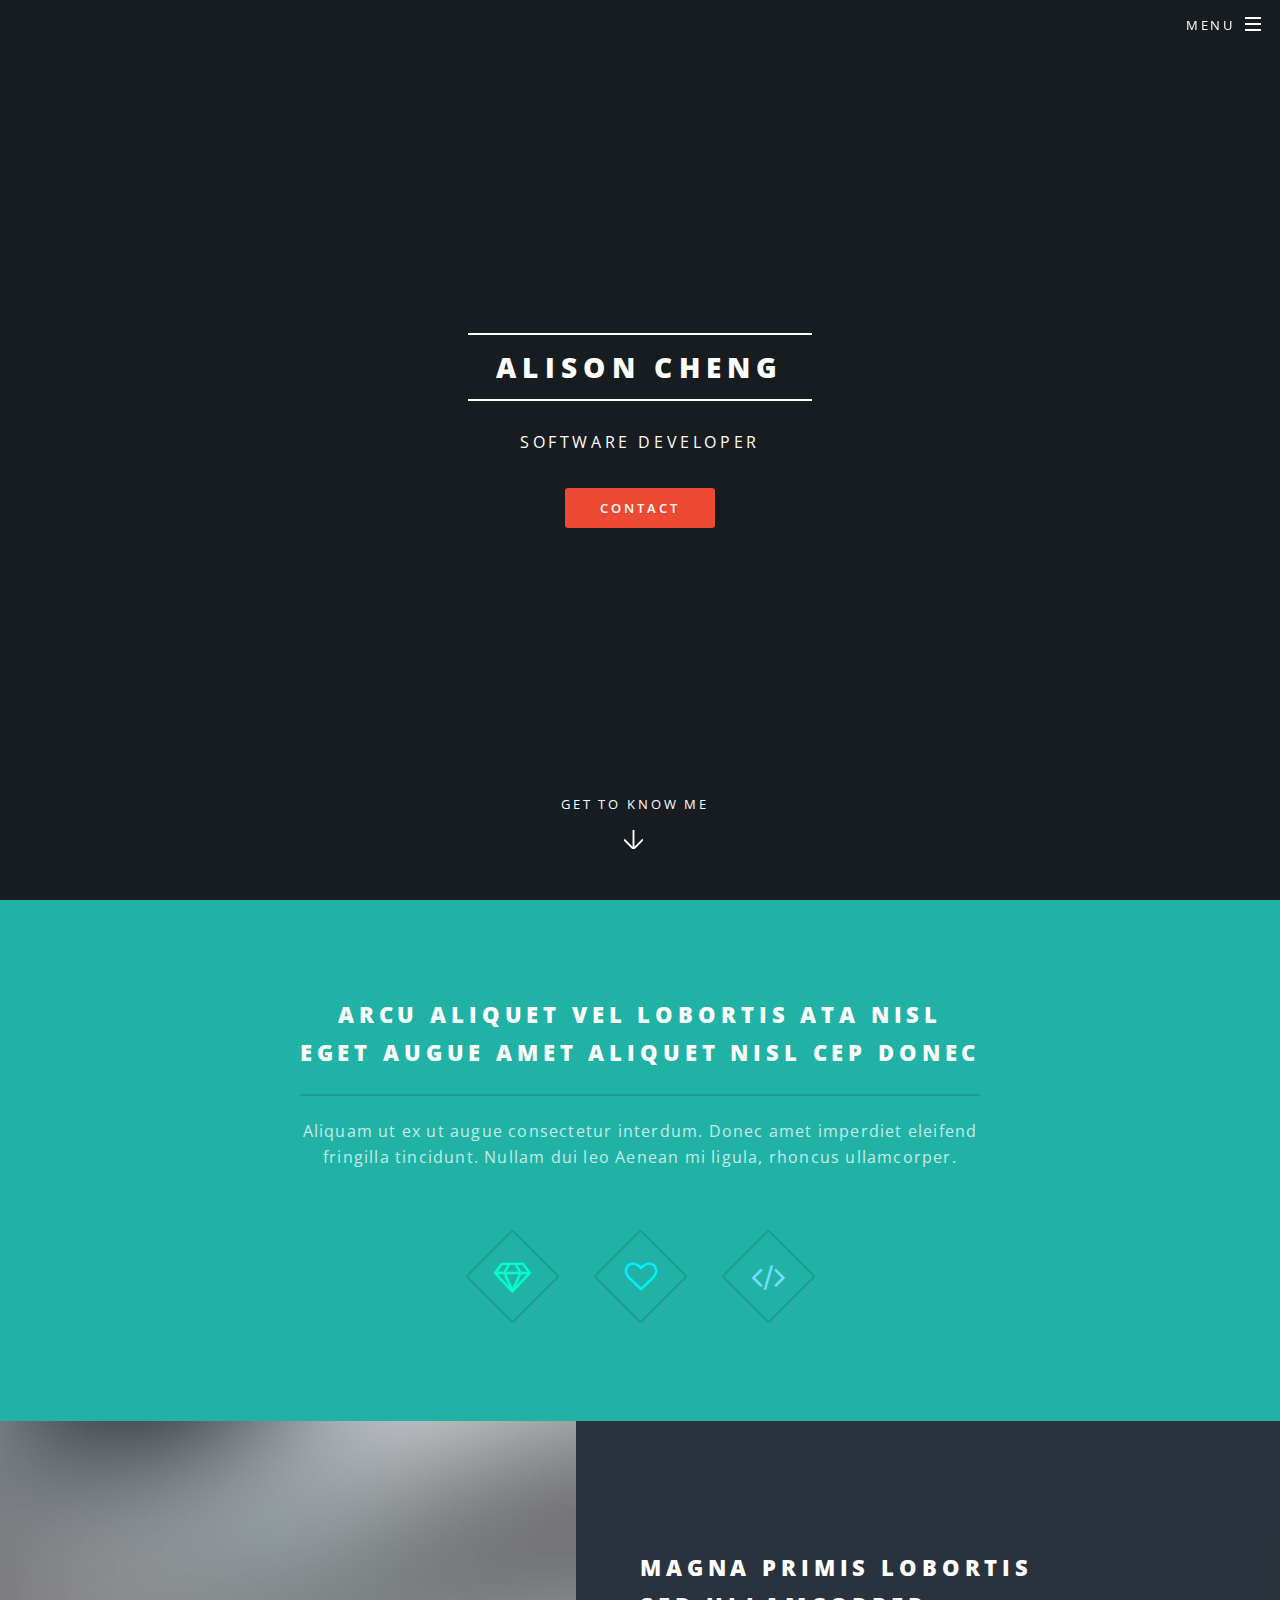
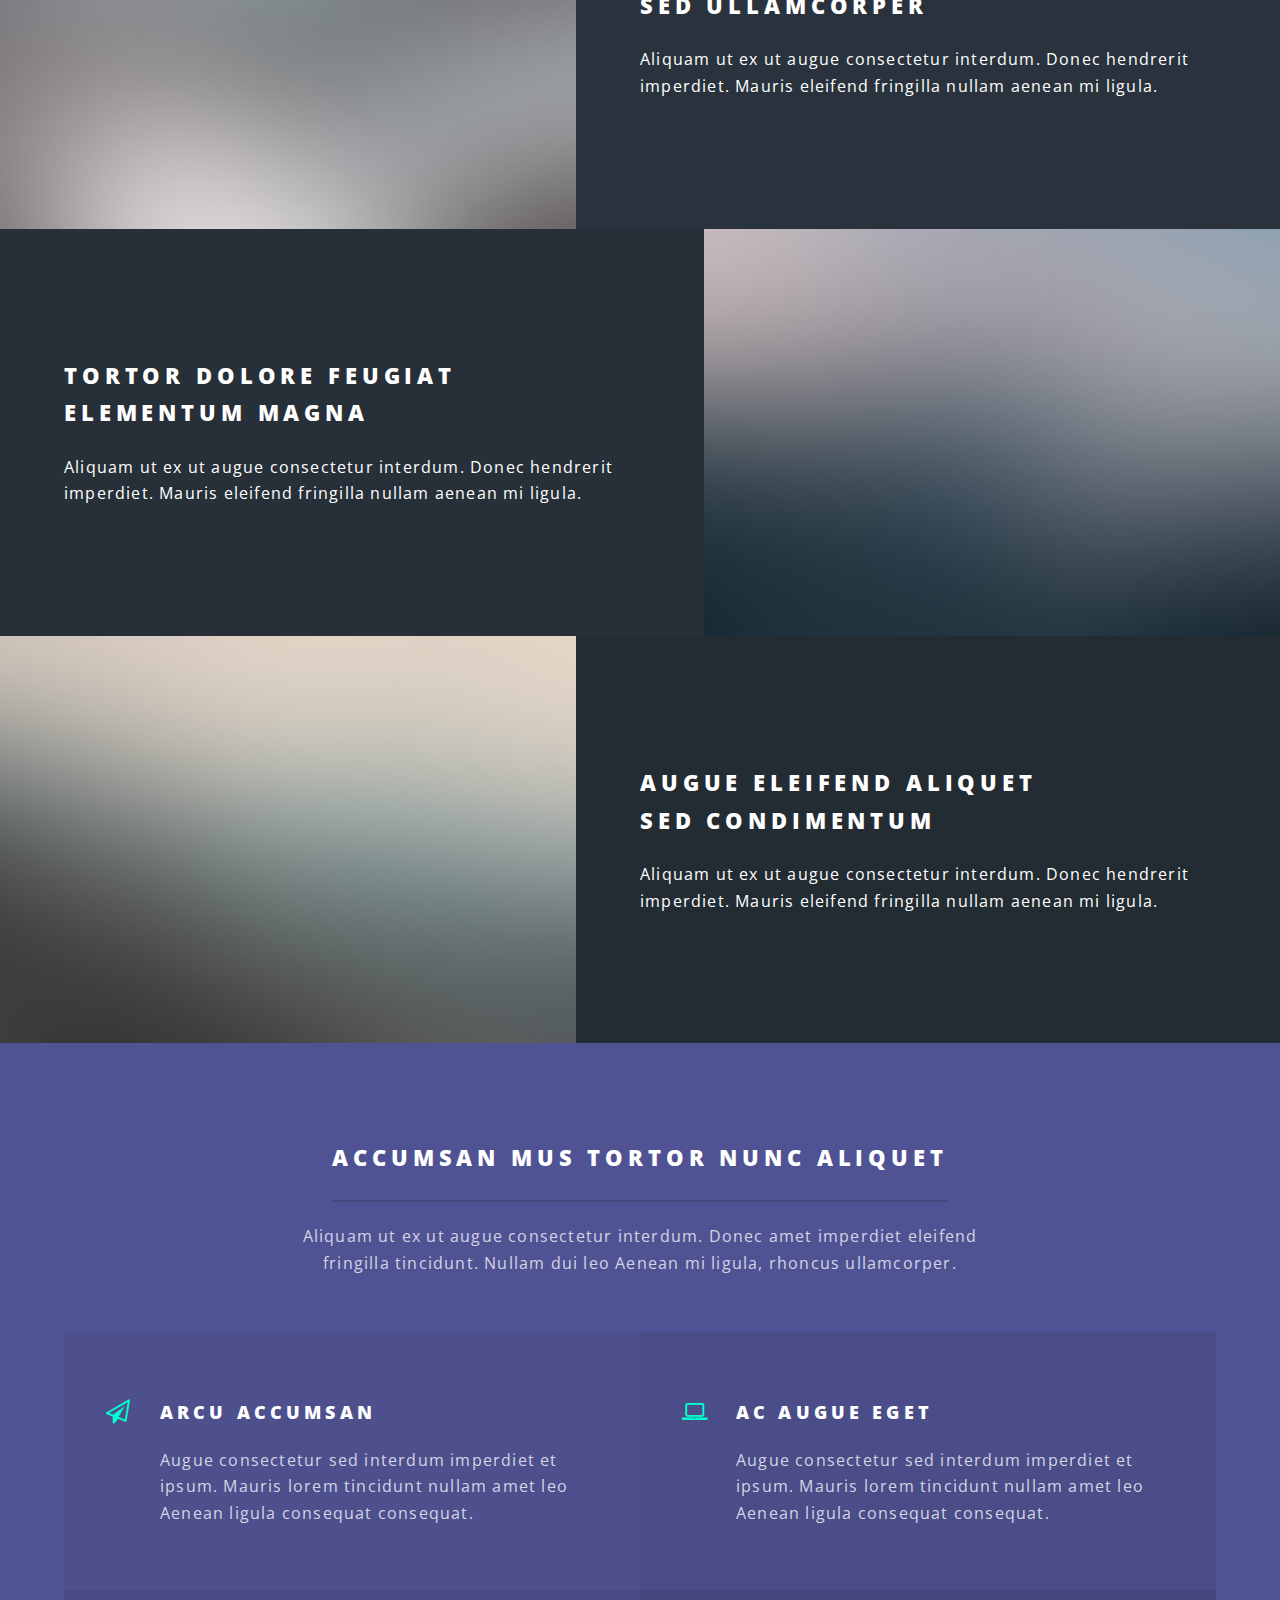
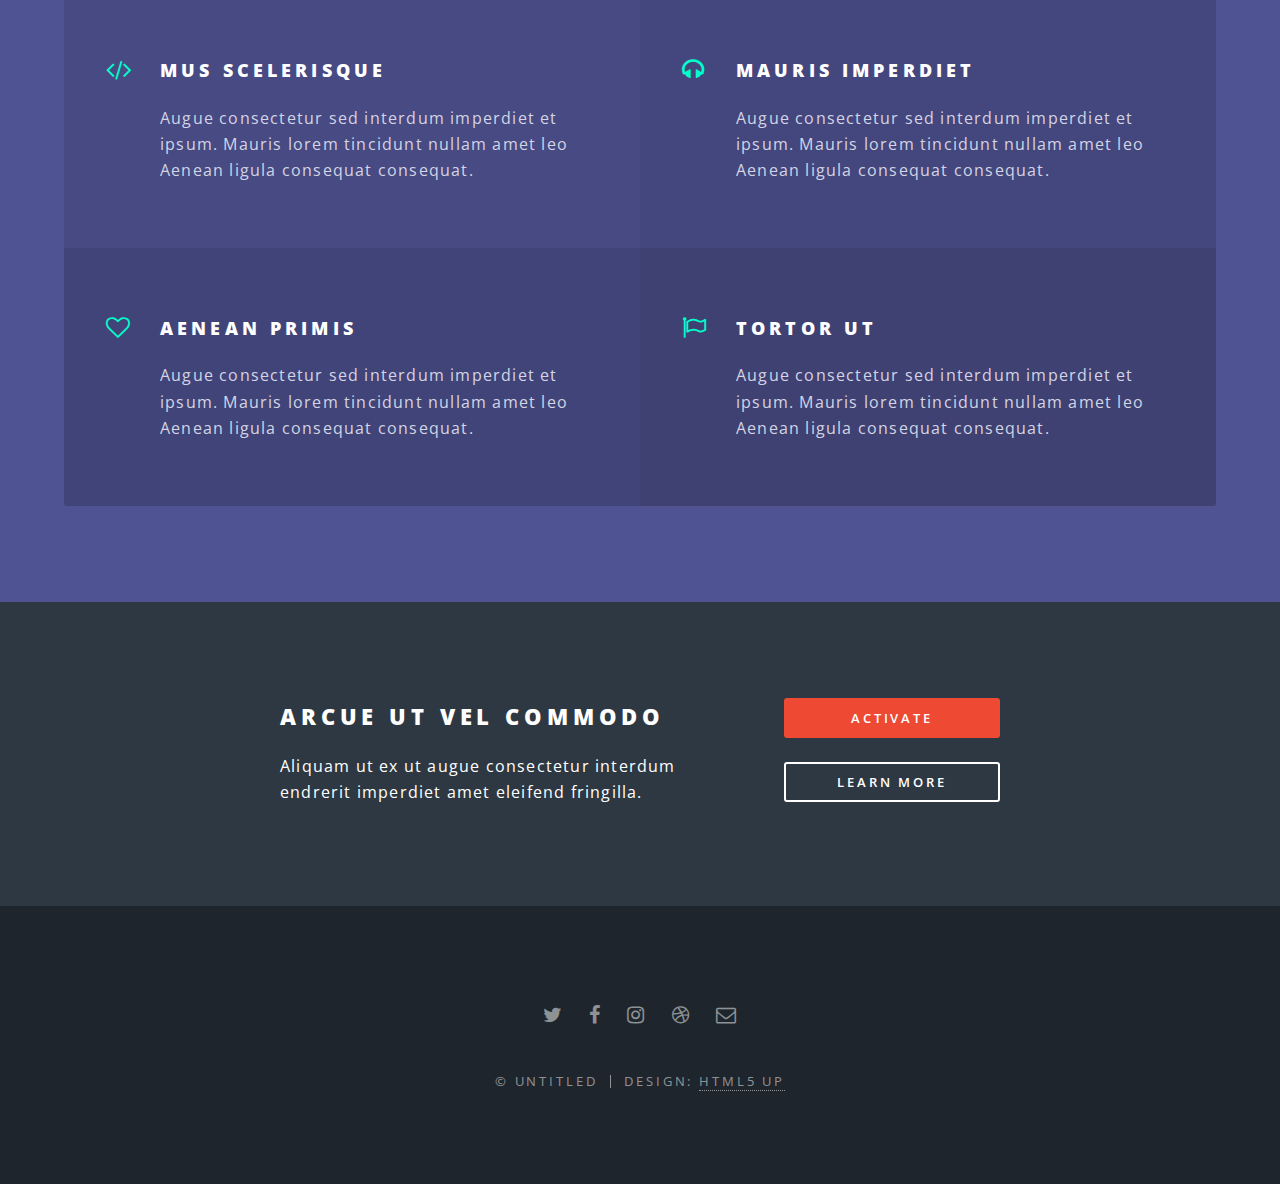
==== index.html @ b0b93d90 "first commit" ====
<!DOCTYPE HTML>
<!--
	Spectral by HTML5 UP
	html5up.net | @ajlkn
	Free for personal and commercial use under the CCA 3.0 license (html5up.net/license)
-->
<html>
	<head>
		<title>Alison Cheng</title>
		<meta charset="utf-8" />
		<meta name="viewport" content="width=device-width, initial-scale=1" />
		<!--[if lte IE 8]><script src="assets/js/ie/html5shiv.js"></script><![endif]-->
		<link rel="stylesheet" href="assets/css/main.css" />
		<!--[if lte IE 8]><link rel="stylesheet" href="assets/css/ie8.css" /><![endif]-->
		<!--[if lte IE 9]><link rel="stylesheet" href="assets/css/ie9.css" /><![endif]-->
	</head>
	<body class="landing">

		<!-- Page Wrapper -->
			<div id="page-wrapper">

				<!-- Header -->
					<header id="header" class="alt">
						<h1><a href="index.html">Alison Cheng</a></h1>
						<nav id="nav">
							<ul>
								<li class="special">
									<a href="#menu" class="menuToggle"><span>Menu</span></a>
									<div id="menu">
										<ul>
											<li><a href="index.html">Home</a></li>
											<li><a href="generic.html">Projects</a></li>
											<li><a href="elements.html">Background</a></li>
											<li><a href="elements.html">Contact</a></li>
										</ul>
									</div>
								</li>
							</ul>
						</nav>
					</header>

				<!-- Banner -->
					<section id="banner">
						<div class="inner">
							<h2>Alison Cheng</h2>
							<p>Software Developer<br /></p>
							<ul class="actions">
								<li><a href="#" class="button special">Contact</a></li>
							</ul>
						</div>
						<a href="#one" class="more scrolly">Get To Know Me</a>
					</section>

				<!-- One -->
					<section id="one" class="wrapper style1 special">
						<div class="inner">
							<header class="major">
								<h2>Arcu aliquet vel lobortis ata nisl<br />
								eget augue amet aliquet nisl cep donec</h2>
								<p>Aliquam ut ex ut augue consectetur interdum. Donec amet imperdiet eleifend<br />
								fringilla tincidunt. Nullam dui leo Aenean mi ligula, rhoncus ullamcorper.</p>
							</header>
							<ul class="icons major">
								<li><span class="icon fa-diamond major style1"><span class="label">Lorem</span></span></li>
								<li><span class="icon fa-heart-o major style2"><span class="label">Ipsum</span></span></li>
								<li><span class="icon fa-code major style3"><span class="label">Dolor</span></span></li>
							</ul>
						</div>
					</section>

				<!-- Two -->
					<section id="two" class="wrapper alt style2">
						<section class="spotlight">
							<div class="image"><img src="images/pic01.jpg" alt="" /></div><div class="content">
								<h2>Magna primis lobortis<br />
								sed ullamcorper</h2>
								<p>Aliquam ut ex ut augue consectetur interdum. Donec hendrerit imperdiet. Mauris eleifend fringilla nullam aenean mi ligula.</p>
							</div>
						</section>
						<section class="spotlight">
							<div class="image"><img src="images/pic02.jpg" alt="" /></div><div class="content">
								<h2>Tortor dolore feugiat<br />
								elementum magna</h2>
								<p>Aliquam ut ex ut augue consectetur interdum. Donec hendrerit imperdiet. Mauris eleifend fringilla nullam aenean mi ligula.</p>
							</div>
						</section>
						<section class="spotlight">
							<div class="image"><img src="images/pic03.jpg" alt="" /></div><div class="content">
								<h2>Augue eleifend aliquet<br />
								sed condimentum</h2>
								<p>Aliquam ut ex ut augue consectetur interdum. Donec hendrerit imperdiet. Mauris eleifend fringilla nullam aenean mi ligula.</p>
							</div>
						</section>
					</section>

				<!-- Three -->
					<section id="three" class="wrapper style3 special">
						<div class="inner">
							<header class="major">
								<h2>Accumsan mus tortor nunc aliquet</h2>
								<p>Aliquam ut ex ut augue consectetur interdum. Donec amet imperdiet eleifend<br />
								fringilla tincidunt. Nullam dui leo Aenean mi ligula, rhoncus ullamcorper.</p>
							</header>
							<ul class="features">
								<li class="icon fa-paper-plane-o">
									<h3>Arcu accumsan</h3>
									<p>Augue consectetur sed interdum imperdiet et ipsum. Mauris lorem tincidunt nullam amet leo Aenean ligula consequat consequat.</p>
								</li>
								<li class="icon fa-laptop">
									<h3>Ac Augue Eget</h3>
									<p>Augue consectetur sed interdum imperdiet et ipsum. Mauris lorem tincidunt nullam amet leo Aenean ligula consequat consequat.</p>
								</li>
								<li class="icon fa-code">
									<h3>Mus Scelerisque</h3>
									<p>Augue consectetur sed interdum imperdiet et ipsum. Mauris lorem tincidunt nullam amet leo Aenean ligula consequat consequat.</p>
								</li>
								<li class="icon fa-headphones">
									<h3>Mauris Imperdiet</h3>
									<p>Augue consectetur sed interdum imperdiet et ipsum. Mauris lorem tincidunt nullam amet leo Aenean ligula consequat consequat.</p>
								</li>
								<li class="icon fa-heart-o">
									<h3>Aenean Primis</h3>
									<p>Augue consectetur sed interdum imperdiet et ipsum. Mauris lorem tincidunt nullam amet leo Aenean ligula consequat consequat.</p>
								</li>
								<li class="icon fa-flag-o">
									<h3>Tortor Ut</h3>
									<p>Augue consectetur sed interdum imperdiet et ipsum. Mauris lorem tincidunt nullam amet leo Aenean ligula consequat consequat.</p>
								</li>
							</ul>
						</div>
					</section>

				<!-- CTA -->
					<section id="cta" class="wrapper style4">
						<div class="inner">
							<header>
								<h2>Arcue ut vel commodo</h2>
								<p>Aliquam ut ex ut augue consectetur interdum endrerit imperdiet amet eleifend fringilla.</p>
							</header>
							<ul class="actions vertical">
								<li><a href="#" class="button fit special">Activate</a></li>
								<li><a href="#" class="button fit">Learn More</a></li>
							</ul>
						</div>
					</section>

				<!-- Footer -->
					<footer id="footer">
						<ul class="icons">
							<li><a href="#" class="icon fa-twitter"><span class="label">Twitter</span></a></li>
							<li><a href="#" class="icon fa-facebook"><span class="label">Facebook</span></a></li>
							<li><a href="#" class="icon fa-instagram"><span class="label">Instagram</span></a></li>
							<li><a href="#" class="icon fa-dribbble"><span class="label">Dribbble</span></a></li>
							<li><a href="#" class="icon fa-envelope-o"><span class="label">Email</span></a></li>
						</ul>
						<ul class="copyright">
							<li>&copy; Untitled</li><li>Design: <a href="http://html5up.net">HTML5 UP</a></li>
						</ul>
					</footer>

			</div>

		<!-- Scripts -->
			<script src="assets/js/jquery.min.js"></script>
			<script src="assets/js/jquery.scrollex.min.js"></script>
			<script src="assets/js/jquery.scrolly.min.js"></script>
			<script src="assets/js/skel.min.js"></script>
			<script src="assets/js/util.js"></script>
			<!--[if lte IE 8]><script src="assets/js/ie/respond.min.js"></script><![endif]-->
			<script src="assets/js/main.js"></script>

	</body>
</html>
---- assets/css/main.css ----
@import url(font-awesome.min.css);
@import url("https://fonts.googleapis.com/css?family=Open+Sans:400,400italic,600,600italic,800,800italic");

/*
	Spectral by HTML5 UP
	html5up.net | @ajlkn
	Free for personal and commercial use under the CCA 3.0 license (html5up.net/license)
*/

/* Reset */

	html, body, div, span, applet, object, iframe, h1, h2, h3, h4, h5, h6, p, blockquote, pre, a, abbr, acronym, address, big, cite, code, del, dfn, em, img, ins, kbd, q, s, samp, small, strike, strong, sub, sup, tt, var, b, u, i, center, dl, dt, dd, ol, ul, li, fieldset, form, label, legend, table, caption, tbody, tfoot, thead, tr, th, td, article, aside, canvas, details, embed, figure, figcaption, footer, header, hgroup, menu, nav, output, ruby, section, summary, time, mark, audio, video {
		margin: 0;
		padding: 0;
		border: 0;
		font-size: 100%;
		font: inherit;
		vertical-align: baseline;
	}

	article, aside, details, figcaption, figure, footer, header, hgroup, menu, nav, section {
		display: block;
	}

	body {
		line-height: 1;
	}

	ol, ul {
		list-style: none;
	}

	blockquote, q {
		quotes: none;
	}

	blockquote:before, blockquote:after, q:before, q:after {
		content: '';
		content: none;
	}

	table {
		border-collapse: collapse;
		border-spacing: 0;
	}

	body {
		-webkit-text-size-adjust: none;
	}

/* Box Model */

	*, *:before, *:after {
		-moz-box-sizing: border-box;
		-webkit-box-sizing: border-box;
		box-sizing: border-box;
	}

/* Grid */

	.row {
		border-bottom: solid 1px transparent;
		-moz-box-sizing: border-box;
		-webkit-box-sizing: border-box;
		box-sizing: border-box;
	}

	.row > * {
		float: left;
		-moz-box-sizing: border-box;
		-webkit-box-sizing: border-box;
		box-sizing: border-box;
	}

	.row:after, .row:before {
		content: '';
		display: block;
		clear: both;
		height: 0;
	}

	.row.uniform > * > :first-child {
		margin-top: 0;
	}

	.row.uniform > * > :last-child {
		margin-bottom: 0;
	}

	.row.\30 \25 > * {
		padding: 0 0 0 0em;
	}

	.row.\30 \25 {
		margin: 0 0 -1px 0em;
	}

	.row.uniform.\30 \25 > * {
		padding: 0em 0 0 0em;
	}

	.row.uniform.\30 \25 {
		margin: 0em 0 -1px 0em;
	}

	.row > * {
		padding: 0 0 0 1.5em;
	}

	.row {
		margin: 0 0 -1px -1.5em;
	}

	.row.uniform > * {
		padding: 1.5em 0 0 1.5em;
	}

	.row.uniform {
		margin: -1.5em 0 -1px -1.5em;
	}

	.row.\32 00\25 > * {
		padding: 0 0 0 3em;
	}

	.row.\32 00\25 {
		margin: 0 0 -1px -3em;
	}

	.row.uniform.\32 00\25 > * {
		padding: 3em 0 0 3em;
	}

	.row.uniform.\32 00\25 {
		margin: -3em 0 -1px -3em;
	}

	.row.\31 50\25 > * {
		padding: 0 0 0 2.25em;
	}

	.row.\31 50\25 {
		margin: 0 0 -1px -2.25em;
	}

	.row.uniform.\31 50\25 > * {
		padding: 2.25em 0 0 2.25em;
	}

	.row.uniform.\31 50\25 {
		margin: -2.25em 0 -1px -2.25em;
	}

	.row.\35 0\25 > * {
		padding: 0 0 0 0.75em;
	}

	.row.\35 0\25 {
		margin: 0 0 -1px -0.75em;
	}

	.row.uniform.\35 0\25 > * {
		padding: 0.75em 0 0 0.75em;
	}

	.row.uniform.\35 0\25 {
		margin: -0.75em 0 -1px -0.75em;
	}

	.row.\32 5\25 > * {
		padding: 0 0 0 0.375em;
	}

	.row.\32 5\25 {
		margin: 0 0 -1px -0.375em;
	}

	.row.uniform.\32 5\25 > * {
		padding: 0.375em 0 0 0.375em;
	}

	.row.uniform.\32 5\25 {
		margin: -0.375em 0 -1px -0.375em;
	}

	.\31 2u, .\31 2u\24 {
		width: 100%;
		clear: none;
		margin-left: 0;
	}

	.\31 1u, .\31 1u\24 {
		width: 91.6666666667%;
		clear: none;
		margin-left: 0;
	}

	.\31 0u, .\31 0u\24 {
		width: 83.3333333333%;
		clear: none;
		margin-left: 0;
	}

	.\39 u, .\39 u\24 {
		width: 75%;
		clear: none;
		margin-left: 0;
	}

	.\38 u, .\38 u\24 {
		width: 66.6666666667%;
		clear: none;
		margin-left: 0;
	}

	.\37 u, .\37 u\24 {
		width: 58.3333333333%;
		clear: none;
		margin-left: 0;
	}

	.\36 u, .\36 u\24 {
		width: 50%;
		clear: none;
		margin-left: 0;
	}

	.\35 u, .\35 u\24 {
		width: 41.6666666667%;
		clear: none;
		margin-left: 0;
	}

	.\34 u, .\34 u\24 {
		width: 33.3333333333%;
		clear: none;
		margin-left: 0;
	}

	.\33 u, .\33 u\24 {
		width: 25%;
		clear: none;
		margin-left: 0;
	}

	.\32 u, .\32 u\24 {
		width: 16.6666666667%;
		clear: none;
		margin-left: 0;
	}

	.\31 u, .\31 u\24 {
		width: 8.3333333333%;
		clear: none;
		margin-left: 0;
	}

	.\31 2u\24 + *,
	.\31 1u\24 + *,
	.\31 0u\24 + *,
	.\39 u\24 + *,
	.\38 u\24 + *,
	.\37 u\24 + *,
	.\36 u\24 + *,
	.\35 u\24 + *,
	.\34 u\24 + *,
	.\33 u\24 + *,
	.\32 u\24 + *,
	.\31 u\24 + * {
		clear: left;
	}

	.\-11u {
		margin-left: 91.66667%;
	}

	.\-10u {
		margin-left: 83.33333%;
	}

	.\-9u {
		margin-left: 75%;
	}

	.\-8u {
		margin-left: 66.66667%;
	}

	.\-7u {
		margin-left: 58.33333%;
	}

	.\-6u {
		margin-left: 50%;
	}

	.\-5u {
		margin-left: 41.66667%;
	}

	.\-4u {
		margin-left: 33.33333%;
	}

	.\-3u {
		margin-left: 25%;
	}

	.\-2u {
		margin-left: 16.66667%;
	}

	.\-1u {
		margin-left: 8.33333%;
	}

	@media screen and (max-width: 1680px) {

		.row > * {
			padding: 0 0 0 1.5em;
		}

		.row {
			margin: 0 0 -1px -1.5em;
		}

		.row.uniform > * {
			padding: 1.5em 0 0 1.5em;
		}

		.row.uniform {
			margin: -1.5em 0 -1px -1.5em;
		}

		.row.\32 00\25 > * {
			padding: 0 0 0 3em;
		}

		.row.\32 00\25 {
			margin: 0 0 -1px -3em;
		}

		.row.uniform.\32 00\25 > * {
			padding: 3em 0 0 3em;
		}

		.row.uniform.\32 00\25 {
			margin: -3em 0 -1px -3em;
		}

		.row.\31 50\25 > * {
			padding: 0 0 0 2.25em;
		}

		.row.\31 50\25 {
			margin: 0 0 -1px -2.25em;
		}

		.row.uniform.\31 50\25 > * {
			padding: 2.25em 0 0 2.25em;
		}

		.row.uniform.\31 50\25 {
			margin: -2.25em 0 -1px -2.25em;
		}

		.row.\35 0\25 > * {
			padding: 0 0 0 0.75em;
		}

		.row.\35 0\25 {
			margin: 0 0 -1px -0.75em;
		}

		.row.uniform.\35 0\25 > * {
			padding: 0.75em 0 0 0.75em;
		}

		.row.uniform.\35 0\25 {
			margin: -0.75em 0 -1px -0.75em;
		}

		.row.\32 5\25 > * {
			padding: 0 0 0 0.375em;
		}

		.row.\32 5\25 {
			margin: 0 0 -1px -0.375em;
		}

		.row.uniform.\32 5\25 > * {
			padding: 0.375em 0 0 0.375em;
		}

		.row.uniform.\32 5\25 {
			margin: -0.375em 0 -1px -0.375em;
		}

		.\31 2u\28xlarge\29, .\31 2u\24\28xlarge\29 {
			width: 100%;
			clear: none;
			margin-left: 0;
		}

		.\31 1u\28xlarge\29, .\31 1u\24\28xlarge\29 {
			width: 91.6666666667%;
			clear: none;
			margin-left: 0;
		}

		.\31 0u\28xlarge\29, .\31 0u\24\28xlarge\29 {
			width: 83.3333333333%;
			clear: none;
			margin-left: 0;
		}

		.\39 u\28xlarge\29, .\39 u\24\28xlarge\29 {
			width: 75%;
			clear: none;
			margin-left: 0;
		}

		.\38 u\28xlarge\29, .\38 u\24\28xlarge\29 {
			width: 66.6666666667%;
			clear: none;
			margin-left: 0;
		}

		.\37 u\28xlarge\29, .\37 u\24\28xlarge\29 {
			width: 58.3333333333%;
			clear: none;
			margin-left: 0;
		}

		.\36 u\28xlarge\29, .\36 u\24\28xlarge\29 {
			width: 50%;
			clear: none;
			margin-left: 0;
		}

		.\35 u\28xlarge\29, .\35 u\24\28xlarge\29 {
			width: 41.6666666667%;
			clear: none;
			margin-left: 0;
		}

		.\34 u\28xlarge\29, .\34 u\24\28xlarge\29 {
			width: 33.3333333333%;
			clear: none;
			margin-left: 0;
		}

		.\33 u\28xlarge\29, .\33 u\24\28xlarge\29 {
			width: 25%;
			clear: none;
			margin-left: 0;
		}

		.\32 u\28xlarge\29, .\32 u\24\28xlarge\29 {
			width: 16.6666666667%;
			clear: none;
			margin-left: 0;
		}

		.\31 u\28xlarge\29, .\31 u\24\28xlarge\29 {
			width: 8.3333333333%;
			clear: none;
			margin-left: 0;
		}

		.\31 2u\24\28xlarge\29 + *,
		.\31 1u\24\28xlarge\29 + *,
		.\31 0u\24\28xlarge\29 + *,
		.\39 u\24\28xlarge\29 + *,
		.\38 u\24\28xlarge\29 + *,
		.\37 u\24\28xlarge\29 + *,
		.\36 u\24\28xlarge\29 + *,
		.\35 u\24\28xlarge\29 + *,
		.\34 u\24\28xlarge\29 + *,
		.\33 u\24\28xlarge\29 + *,
		.\32 u\24\28xlarge\29 + *,
		.\31 u\24\28xlarge\29 + * {
			clear: left;
		}

		.\-11u\28xlarge\29 {
			margin-left: 91.66667%;
		}

		.\-10u\28xlarge\29 {
			margin-left: 83.33333%;
		}

		.\-9u\28xlarge\29 {
			margin-left: 75%;
		}

		.\-8u\28xlarge\29 {
			margin-left: 66.66667%;
		}

		.\-7u\28xlarge\29 {
			margin-left: 58.33333%;
		}

		.\-6u\28xlarge\29 {
			margin-left: 50%;
		}

		.\-5u\28xlarge\29 {
			margin-left: 41.66667%;
		}

		.\-4u\28xlarge\29 {
			margin-left: 33.33333%;
		}

		.\-3u\28xlarge\29 {
			margin-left: 25%;
		}

		.\-2u\28xlarge\29 {
			margin-left: 16.66667%;
		}

		.\-1u\28xlarge\29 {
			margin-left: 8.33333%;
		}

	}

	@media screen and (max-width: 1280px) {

		.row > * {
			padding: 0 0 0 1.5em;
		}

		.row {
			margin: 0 0 -1px -1.5em;
		}

		.row.uniform > * {
			padding: 1.5em 0 0 1.5em;
		}

		.row.uniform {
			margin: -1.5em 0 -1px -1.5em;
		}

		.row.\32 00\25 > * {
			padding: 0 0 0 3em;
		}

		.row.\32 00\25 {
			margin: 0 0 -1px -3em;
		}

		.row.uniform.\32 00\25 > * {
			padding: 3em 0 0 3em;
		}

		.row.uniform.\32 00\25 {
			margin: -3em 0 -1px -3em;
		}

		.row.\31 50\25 > * {
			padding: 0 0 0 2.25em;
		}

		.row.\31 50\25 {
			margin: 0 0 -1px -2.25em;
		}

		.row.uniform.\31 50\25 > * {
			padding: 2.25em 0 0 2.25em;
		}

		.row.uniform.\31 50\25 {
			margin: -2.25em 0 -1px -2.25em;
		}

		.row.\35 0\25 > * {
			padding: 0 0 0 0.75em;
		}

		.row.\35 0\25 {
			margin: 0 0 -1px -0.75em;
		}

		.row.uniform.\35 0\25 > * {
			padding: 0.75em 0 0 0.75em;
		}

		.row.uniform.\35 0\25 {
			margin: -0.75em 0 -1px -0.75em;
		}

		.row.\32 5\25 > * {
			padding: 0 0 0 0.375em;
		}

		.row.\32 5\25 {
			margin: 0 0 -1px -0.375em;
		}

		.row.uniform.\32 5\25 > * {
			padding: 0.375em 0 0 0.375em;
		}

		.row.uniform.\32 5\25 {
			margin: -0.375em 0 -1px -0.375em;
		}

		.\31 2u\28large\29, .\31 2u\24\28large\29 {
			width: 100%;
			clear: none;
			margin-left: 0;
		}

		.\31 1u\28large\29, .\31 1u\24\28large\29 {
			width: 91.6666666667%;
			clear: none;
			margin-left: 0;
		}

		.\31 0u\28large\29, .\31 0u\24\28large\29 {
			width: 83.3333333333%;
			clear: none;
			margin-left: 0;
		}

		.\39 u\28large\29, .\39 u\24\28large\29 {
			width: 75%;
			clear: none;
			margin-left: 0;
		}

		.\38 u\28large\29, .\38 u\24\28large\29 {
			width: 66.6666666667%;
			clear: none;
			margin-left: 0;
		}

		.\37 u\28large\29, .\37 u\24\28large\29 {
			width: 58.3333333333%;
			clear: none;
			margin-left: 0;
		}

		.\36 u\28large\29, .\36 u\24\28large\29 {
			width: 50%;
			clear: none;
			margin-left: 0;
		}

		.\35 u\28large\29, .\35 u\24\28large\29 {
			width: 41.6666666667%;
			clear: none;
			margin-left: 0;
		}

		.\34 u\28large\29, .\34 u\24\28large\29 {
			width: 33.3333333333%;
			clear: none;
			margin-left: 0;
		}

		.\33 u\28large\29, .\33 u\24\28large\29 {
			width: 25%;
			clear: none;
			margin-left: 0;
		}

		.\32 u\28large\29, .\32 u\24\28large\29 {
			width: 16.6666666667%;
			clear: none;
			margin-left: 0;
		}

		.\31 u\28large\29, .\31 u\24\28large\29 {
			width: 8.3333333333%;
			clear: none;
			margin-left: 0;
		}

		.\31 2u\24\28large\29 + *,
		.\31 1u\24\28large\29 + *,
		.\31 0u\24\28large\29 + *,
		.\39 u\24\28large\29 + *,
		.\38 u\24\28large\29 + *,
		.\37 u\24\28large\29 + *,
		.\36 u\24\28large\29 + *,
		.\35 u\24\28large\29 + *,
		.\34 u\24\28large\29 + *,
		.\33 u\24\28large\29 + *,
		.\32 u\24\28large\29 + *,
		.\31 u\24\28large\29 + * {
			clear: left;
		}

		.\-11u\28large\29 {
			margin-left: 91.66667%;
		}

		.\-10u\28large\29 {
			margin-left: 83.33333%;
		}

		.\-9u\28large\29 {
			margin-left: 75%;
		}

		.\-8u\28large\29 {
			margin-left: 66.66667%;
		}

		.\-7u\28large\29 {
			margin-left: 58.33333%;
		}

		.\-6u\28large\29 {
			margin-left: 50%;
		}

		.\-5u\28large\29 {
			margin-left: 41.66667%;
		}

		.\-4u\28large\29 {
			margin-left: 33.33333%;
		}

		.\-3u\28large\29 {
			margin-left: 25%;
		}

		.\-2u\28large\29 {
			margin-left: 16.66667%;
		}

		.\-1u\28large\29 {
			margin-left: 8.33333%;
		}

	}

	@media screen and (max-width: 980px) {

		.row > * {
			padding: 0 0 0 1.5em;
		}

		.row {
			margin: 0 0 -1px -1.5em;
		}

		.row.uniform > * {
			padding: 1.5em 0 0 1.5em;
		}

		.row.uniform {
			margin: -1.5em 0 -1px -1.5em;
		}

		.row.\32 00\25 > * {
			padding: 0 0 0 3em;
		}

		.row.\32 00\25 {
			margin: 0 0 -1px -3em;
		}

		.row.uniform.\32 00\25 > * {
			padding: 3em 0 0 3em;
		}

		.row.uniform.\32 00\25 {
			margin: -3em 0 -1px -3em;
		}

		.row.\31 50\25 > * {
			padding: 0 0 0 2.25em;
		}

		.row.\31 50\25 {
			margin: 0 0 -1px -2.25em;
		}

		.row.uniform.\31 50\25 > * {
			padding: 2.25em 0 0 2.25em;
		}

		.row.uniform.\31 50\25 {
			margin: -2.25em 0 -1px -2.25em;
		}

		.row.\35 0\25 > * {
			padding: 0 0 0 0.75em;
		}

		.row.\35 0\25 {
			margin: 0 0 -1px -0.75em;
		}

		.row.uniform.\35 0\25 > * {
			padding: 0.75em 0 0 0.75em;
		}

		.row.uniform.\35 0\25 {
			margin: -0.75em 0 -1px -0.75em;
		}

		.row.\32 5\25 > * {
			padding: 0 0 0 0.375em;
		}

		.row.\32 5\25 {
			margin: 0 0 -1px -0.375em;
		}

		.row.uniform.\32 5\25 > * {
			padding: 0.375em 0 0 0.375em;
		}

		.row.uniform.\32 5\25 {
			margin: -0.375em 0 -1px -0.375em;
		}

		.\31 2u\28medium\29, .\31 2u\24\28medium\29 {
			width: 100%;
			clear: none;
			margin-left: 0;
		}

		.\31 1u\28medium\29, .\31 1u\24\28medium\29 {
			width: 91.6666666667%;
			clear: none;
			margin-left: 0;
		}

		.\31 0u\28medium\29, .\31 0u\24\28medium\29 {
			width: 83.3333333333%;
			clear: none;
			margin-left: 0;
		}

		.\39 u\28medium\29, .\39 u\24\28medium\29 {
			width: 75%;
			clear: none;
			margin-left: 0;
		}

		.\38 u\28medium\29, .\38 u\24\28medium\29 {
			width: 66.6666666667%;
			clear: none;
			margin-left: 0;
		}

		.\37 u\28medium\29, .\37 u\24\28medium\29 {
			width: 58.3333333333%;
			clear: none;
			margin-left: 0;
		}

		.\36 u\28medium\29, .\36 u\24\28medium\29 {
			width: 50%;
			clear: none;
			margin-left: 0;
		}

		.\35 u\28medium\29, .\35 u\24\28medium\29 {
			width: 41.6666666667%;
			clear: none;
			margin-left: 0;
		}

		.\34 u\28medium\29, .\34 u\24\28medium\29 {
			width: 33.3333333333%;
			clear: none;
			margin-left: 0;
		}

		.\33 u\28medium\29, .\33 u\24\28medium\29 {
			width: 25%;
			clear: none;
			margin-left: 0;
		}

		.\32 u\28medium\29, .\32 u\24\28medium\29 {
			width: 16.6666666667%;
			clear: none;
			margin-left: 0;
		}

		.\31 u\28medium\29, .\31 u\24\28medium\29 {
			width: 8.3333333333%;
			clear: none;
			margin-left: 0;
		}

		.\31 2u\24\28medium\29 + *,
		.\31 1u\24\28medium\29 + *,
		.\31 0u\24\28medium\29 + *,
		.\39 u\24\28medium\29 + *,
		.\38 u\24\28medium\29 + *,
		.\37 u\24\28medium\29 + *,
		.\36 u\24\28medium\29 + *,
		.\35 u\24\28medium\29 + *,
		.\34 u\24\28medium\29 + *,
		.\33 u\24\28medium\29 + *,
		.\32 u\24\28medium\29 + *,
		.\31 u\24\28medium\29 + * {
			clear: left;
		}

		.\-11u\28medium\29 {
			margin-left: 91.66667%;
		}

		.\-10u\28medium\29 {
			margin-left: 83.33333%;
		}

		.\-9u\28medium\29 {
			margin-left: 75%;
		}

		.\-8u\28medium\29 {
			margin-left: 66.66667%;
		}

		.\-7u\28medium\29 {
			margin-left: 58.33333%;
		}

		.\-6u\28medium\29 {
			margin-left: 50%;
		}

		.\-5u\28medium\29 {
			margin-left: 41.66667%;
		}

		.\-4u\28medium\29 {
			margin-left: 33.33333%;
		}

		.\-3u\28medium\29 {
			margin-left: 25%;
		}

		.\-2u\28medium\29 {
			margin-left: 16.66667%;
		}

		.\-1u\28medium\29 {
			margin-left: 8.33333%;
		}

	}

	@media screen and (max-width: 736px) {

		.row > * {
			padding: 0 0 0 1.5em;
		}

		.row {
			margin: 0 0 -1px -1.5em;
		}

		.row.uniform > * {
			padding: 1.5em 0 0 1.5em;
		}

		.row.uniform {
			margin: -1.5em 0 -1px -1.5em;
		}

		.row.\32 00\25 > * {
			padding: 0 0 0 3em;
		}

		.row.\32 00\25 {
			margin: 0 0 -1px -3em;
		}

		.row.uniform.\32 00\25 > * {
			padding: 3em 0 0 3em;
		}

		.row.uniform.\32 00\25 {
			margin: -3em 0 -1px -3em;
		}

		.row.\31 50\25 > * {
			padding: 0 0 0 2.25em;
		}

		.row.\31 50\25 {
			margin: 0 0 -1px -2.25em;
		}

		.row.uniform.\31 50\25 > * {
			padding: 2.25em 0 0 2.25em;
		}

		.row.uniform.\31 50\25 {
			margin: -2.25em 0 -1px -2.25em;
		}

		.row.\35 0\25 > * {
			padding: 0 0 0 0.75em;
		}

		.row.\35 0\25 {
			margin: 0 0 -1px -0.75em;
		}

		.row.uniform.\35 0\25 > * {
			padding: 0.75em 0 0 0.75em;
		}

		.row.uniform.\35 0\25 {
			margin: -0.75em 0 -1px -0.75em;
		}

		.row.\32 5\25 > * {
			padding: 0 0 0 0.375em;
		}

		.row.\32 5\25 {
			margin: 0 0 -1px -0.375em;
		}

		.row.uniform.\32 5\25 > * {
			padding: 0.375em 0 0 0.375em;
		}

		.row.uniform.\32 5\25 {
			margin: -0.375em 0 -1px -0.375em;
		}

		.\31 2u\28small\29, .\31 2u\24\28small\29 {
			width: 100%;
			clear: none;
			margin-left: 0;
		}

		.\31 1u\28small\29, .\31 1u\24\28small\29 {
			width: 91.6666666667%;
			clear: none;
			margin-left: 0;
		}

		.\31 0u\28small\29, .\31 0u\24\28small\29 {
			width: 83.3333333333%;
			clear: none;
			margin-left: 0;
		}

		.\39 u\28small\29, .\39 u\24\28small\29 {
			width: 75%;
			clear: none;
			margin-left: 0;
		}

		.\38 u\28small\29, .\38 u\24\28small\29 {
			width: 66.6666666667%;
			clear: none;
			margin-left: 0;
		}

		.\37 u\28small\29, .\37 u\24\28small\29 {
			width: 58.3333333333%;
			clear: none;
			margin-left: 0;
		}

		.\36 u\28small\29, .\36 u\24\28small\29 {
			width: 50%;
			clear: none;
			margin-left: 0;
		}

		.\35 u\28small\29, .\35 u\24\28small\29 {
			width: 41.6666666667%;
			clear: none;
			margin-left: 0;
		}

		.\34 u\28small\29, .\34 u\24\28small\29 {
			width: 33.3333333333%;
			clear: none;
			margin-left: 0;
		}

		.\33 u\28small\29, .\33 u\24\28small\29 {
			width: 25%;
			clear: none;
			margin-left: 0;
		}

		.\32 u\28small\29, .\32 u\24\28small\29 {
			width: 16.6666666667%;
			clear: none;
			margin-left: 0;
		}

		.\31 u\28small\29, .\31 u\24\28small\29 {
			width: 8.3333333333%;
			clear: none;
			margin-left: 0;
		}

		.\31 2u\24\28small\29 + *,
		.\31 1u\24\28small\29 + *,
		.\31 0u\24\28small\29 + *,
		.\39 u\24\28small\29 + *,
		.\38 u\24\28small\29 + *,
		.\37 u\24\28small\29 + *,
		.\36 u\24\28small\29 + *,
		.\35 u\24\28small\29 + *,
		.\34 u\24\28small\29 + *,
		.\33 u\24\28small\29 + *,
		.\32 u\24\28small\29 + *,
		.\31 u\24\28small\29 + * {
			clear: left;
		}

		.\-11u\28small\29 {
			margin-left: 91.66667%;
		}

		.\-10u\28small\29 {
			margin-left: 83.33333%;
		}

		.\-9u\28small\29 {
			margin-left: 75%;
		}

		.\-8u\28small\29 {
			margin-left: 66.66667%;
		}

		.\-7u\28small\29 {
			margin-left: 58.33333%;
		}

		.\-6u\28small\29 {
			margin-left: 50%;
		}

		.\-5u\28small\29 {
			margin-left: 41.66667%;
		}

		.\-4u\28small\29 {
			margin-left: 33.33333%;
		}

		.\-3u\28small\29 {
			margin-left: 25%;
		}

		.\-2u\28small\29 {
			margin-left: 16.66667%;
		}

		.\-1u\28small\29 {
			margin-left: 8.33333%;
		}

	}

	@media screen and (max-width: 480px) {

		.row > * {
			padding: 0 0 0 1.5em;
		}

		.row {
			margin: 0 0 -1px -1.5em;
		}

		.row.uniform > * {
			padding: 1.5em 0 0 1.5em;
		}

		.row.uniform {
			margin: -1.5em 0 -1px -1.5em;
		}

		.row.\32 00\25 > * {
			padding: 0 0 0 3em;
		}

		.row.\32 00\25 {
			margin: 0 0 -1px -3em;
		}

		.row.uniform.\32 00\25 > * {
			padding: 3em 0 0 3em;
		}

		.row.uniform.\32 00\25 {
			margin: -3em 0 -1px -3em;
		}

		.row.\31 50\25 > * {
			padding: 0 0 0 2.25em;
		}

		.row.\31 50\25 {
			margin: 0 0 -1px -2.25em;
		}

		.row.uniform.\31 50\25 > * {
			padding: 2.25em 0 0 2.25em;
		}

		.row.uniform.\31 50\25 {
			margin: -2.25em 0 -1px -2.25em;
		}

		.row.\35 0\25 > * {
			padding: 0 0 0 0.75em;
		}

		.row.\35 0\25 {
			margin: 0 0 -1px -0.75em;
		}

		.row.uniform.\35 0\25 > * {
			padding: 0.75em 0 0 0.75em;
		}

		.row.uniform.\35 0\25 {
			margin: -0.75em 0 -1px -0.75em;
		}

		.row.\32 5\25 > * {
			padding: 0 0 0 0.375em;
		}

		.row.\32 5\25 {
			margin: 0 0 -1px -0.375em;
		}

		.row.uniform.\32 5\25 > * {
			padding: 0.375em 0 0 0.375em;
		}

		.row.uniform.\32 5\25 {
			margin: -0.375em 0 -1px -0.375em;
		}

		.\31 2u\28xsmall\29, .\31 2u\24\28xsmall\29 {
			width: 100%;
			clear: none;
			margin-left: 0;
		}

		.\31 1u\28xsmall\29, .\31 1u\24\28xsmall\29 {
			width: 91.6666666667%;
			clear: none;
			margin-left: 0;
		}

		.\31 0u\28xsmall\29, .\31 0u\24\28xsmall\29 {
			width: 83.3333333333%;
			clear: none;
			margin-left: 0;
		}

		.\39 u\28xsmall\29, .\39 u\24\28xsmall\29 {
			width: 75%;
			clear: none;
			margin-left: 0;
		}

		.\38 u\28xsmall\29, .\38 u\24\28xsmall\29 {
			width: 66.6666666667%;
			clear: none;
			margin-left: 0;
		}

		.\37 u\28xsmall\29, .\37 u\24\28xsmall\29 {
			width: 58.3333333333%;
			clear: none;
			margin-left: 0;
		}

		.\36 u\28xsmall\29, .\36 u\24\28xsmall\29 {
			width: 50%;
			clear: none;
			margin-left: 0;
		}

		.\35 u\28xsmall\29, .\35 u\24\28xsmall\29 {
			width: 41.6666666667%;
			clear: none;
			margin-left: 0;
		}

		.\34 u\28xsmall\29, .\34 u\24\28xsmall\29 {
			width: 33.3333333333%;
			clear: none;
			margin-left: 0;
		}

		.\33 u\28xsmall\29, .\33 u\24\28xsmall\29 {
			width: 25%;
			clear: none;
			margin-left: 0;
		}

		.\32 u\28xsmall\29, .\32 u\24\28xsmall\29 {
			width: 16.6666666667%;
			clear: none;
			margin-left: 0;
		}

		.\31 u\28xsmall\29, .\31 u\24\28xsmall\29 {
			width: 8.3333333333%;
			clear: none;
			margin-left: 0;
		}

		.\31 2u\24\28xsmall\29 + *,
		.\31 1u\24\28xsmall\29 + *,
		.\31 0u\24\28xsmall\29 + *,
		.\39 u\24\28xsmall\29 + *,
		.\38 u\24\28xsmall\29 + *,
		.\37 u\24\28xsmall\29 + *,
		.\36 u\24\28xsmall\29 + *,
		.\35 u\24\28xsmall\29 + *,
		.\34 u\24\28xsmall\29 + *,
		.\33 u\24\28xsmall\29 + *,
		.\32 u\24\28xsmall\29 + *,
		.\31 u\24\28xsmall\29 + * {
			clear: left;
		}

		.\-11u\28xsmall\29 {
			margin-left: 91.66667%;
		}

		.\-10u\28xsmall\29 {
			margin-left: 83.33333%;
		}

		.\-9u\28xsmall\29 {
			margin-left: 75%;
		}

		.\-8u\28xsmall\29 {
			margin-left: 66.66667%;
		}

		.\-7u\28xsmall\29 {
			margin-left: 58.33333%;
		}

		.\-6u\28xsmall\29 {
			margin-left: 50%;
		}

		.\-5u\28xsmall\29 {
			margin-left: 41.66667%;
		}

		.\-4u\28xsmall\29 {
			margin-left: 33.33333%;
		}

		.\-3u\28xsmall\29 {
			margin-left: 25%;
		}

		.\-2u\28xsmall\29 {
			margin-left: 16.66667%;
		}

		.\-1u\28xsmall\29 {
			margin-left: 8.33333%;
		}

	}

/* Basic */

	@-ms-viewport {
		width: device-width;
	}

	body {
		background: #2e3842;
	}

		body.is-loading *, body.is-loading *:before, body.is-loading *:after {
			-moz-animation: none !important;
			-webkit-animation: none !important;
			-ms-animation: none !important;
			animation: none !important;
			-moz-transition: none !important;
			-webkit-transition: none !important;
			-ms-transition: none !important;
			transition: none !important;
		}

	body, input, select, textarea {
		color: #fff;
		font-family: "Open Sans", Helvetica, sans-serif;
		font-size: 15pt;
		font-weight: 400;
		letter-spacing: 0.075em;
		line-height: 1.65em;
	}

		@media screen and (max-width: 1680px) {

			body, input, select, textarea {
				font-size: 13pt;
			}

		}

		@media screen and (max-width: 1280px) {

			body, input, select, textarea {
				font-size: 12pt;
			}

		}

		@media screen and (max-width: 736px) {

			body, input, select, textarea {
				font-size: 11pt;
				letter-spacing: 0.0375em;
			}

		}

	a {
		-moz-transition: color 0.2s ease, border-bottom-color 0.2s ease;
		-webkit-transition: color 0.2s ease, border-bottom-color 0.2s ease;
		-ms-transition: color 0.2s ease, border-bottom-color 0.2s ease;
		transition: color 0.2s ease, border-bottom-color 0.2s ease;
		border-bottom: dotted 1px;
		color: inherit;
		text-decoration: none;
	}

		a:hover {
			border-bottom-color: transparent;
		}

	strong, b {
		color: #fff;
		font-weight: 600;
	}

	em, i {
		font-style: italic;
	}

	p {
		margin: 0 0 2em 0;
	}

	h1, h2, h3, h4, h5, h6 {
		color: #fff;
		font-weight: 800;
		letter-spacing: 0.225em;
		line-height: 1em;
		margin: 0 0 1em 0;
		text-transform: uppercase;
	}

		h1 a, h2 a, h3 a, h4 a, h5 a, h6 a {
			color: inherit;
			text-decoration: none;
		}

	h2 {
		font-size: 1.35em;
		line-height: 1.75em;
	}

		@media screen and (max-width: 736px) {

			h2 {
				font-size: 1.1em;
				line-height: 1.65em;
			}

		}

	h3 {
		font-size: 1.15em;
		line-height: 1.75em;
	}

		@media screen and (max-width: 736px) {

			h3 {
				font-size: 1em;
				line-height: 1.65em;
			}

		}

	h4 {
		font-size: 1em;
		line-height: 1.5em;
	}

	h5 {
		font-size: 0.8em;
		line-height: 1.5em;
	}

	h6 {
		font-size: 0.7em;
		line-height: 1.5em;
	}

	sub {
		font-size: 0.8em;
		position: relative;
		top: 0.5em;
	}

	sup {
		font-size: 0.8em;
		position: relative;
		top: -0.5em;
	}

	hr {
		border: 0;
		border-bottom: solid 2px #fff;
		margin: 3em 0;
	}

		hr.major {
			margin: 4.5em 0;
		}

	blockquote {
		border-left: solid 4px #fff;
		font-style: italic;
		margin: 0 0 2em 0;
		padding: 0.5em 0 0.5em 2em;
	}

	code {
		background: rgba(144, 144, 144, 0.25);
		border-radius: 3px;
		font-family: "Courier New", monospace;
		font-size: 0.9em;
		letter-spacing: 0;
		margin: 0 0.25em;
		padding: 0.25em 0.65em;
	}

	pre {
		-webkit-overflow-scrolling: touch;
		font-family: "Courier New", monospace;
		font-size: 0.9em;
		margin: 0 0 2em 0;
	}

		pre code {
			display: block;
			line-height: 1.75em;
			padding: 1em 1.5em;
			overflow-x: auto;
		}

	.align-left {
		text-align: left;
	}

	.align-center {
		text-align: center;
	}

	.align-right {
		text-align: right;
	}

/* Section/Article */

	section.special, article.special {
		text-align: center;
	}

	header p {
		color: rgba(255, 255, 255, 0.5);
		position: relative;
		top: -0.25em;
	}

	header h3 + p {
		font-size: 1.1em;
	}

	header h4 + p,
	header h5 + p,
	header h6 + p {
		font-size: 0.9em;
	}

	header.major {
		margin: 0 0 3.5em 0;
	}

		header.major h2, header.major h3, header.major h4, header.major h5, header.major h6 {
			border-bottom: solid 2px #fff;
			display: inline-block;
			padding-bottom: 1em;
			position: relative;
		}

			header.major h2:after, header.major h3:after, header.major h4:after, header.major h5:after, header.major h6:after {
				content: '';
				display: block;
				height: 1px;
			}

		header.major p {
			color: #fff;
			top: 0;
		}

		@media screen and (max-width: 736px) {

			header.major {
				margin: 0 0 2em 0;
			}

		}

	@media screen and (max-width: 980px) {

		header br {
			display: none;
		}

	}

/* Form */

	form {
		margin: 0 0 2em 0;
	}

	label {
		color: #fff;
		display: block;
		font-size: 0.9em;
		font-weight: 600;
		margin: 0 0 1em 0;
	}

	input[type="text"],
	input[type="password"],
	input[type="email"],
	select,
	textarea {
		-moz-appearance: none;
		-webkit-appearance: none;
		-ms-appearance: none;
		appearance: none;
		background: rgba(144, 144, 144, 0.25);
		border-radius: 3px;
		border: none;
		color: inherit;
		display: block;
		outline: 0;
		padding: 0 1em;
		text-decoration: none;
		width: 100%;
	}

		input[type="text"]:invalid,
		input[type="password"]:invalid,
		input[type="email"]:invalid,
		select:invalid,
		textarea:invalid {
			box-shadow: none;
		}

		input[type="text"]:focus,
		input[type="password"]:focus,
		input[type="email"]:focus,
		select:focus,
		textarea:focus {
			box-shadow: 0 0 0 2px #21b2a6;
		}

	.select-wrapper {
		text-decoration: none;
		display: block;
		position: relative;
	}

		.select-wrapper:before {
			-moz-osx-font-smoothing: grayscale;
			-webkit-font-smoothing: antialiased;
			font-family: FontAwesome;
			font-style: normal;
			font-weight: normal;
			text-transform: none !important;
		}

		.select-wrapper:before {
			-moz-pointer-events: none;
			-webkit-pointer-events: none;
			-ms-pointer-events: none;
			pointer-events: none;
			color: #fff;
			content: '\f078';
			display: block;
			height: 2.75em;
			line-height: 2.75em;
			position: absolute;
			right: 0;
			text-align: center;
			top: 0;
			width: 2.75em;
		}

		.select-wrapper select::-ms-expand {
			display: none;
		}

	input[type="text"],
	input[type="password"],
	input[type="email"],
	select {
		height: 2.75em;
	}

	textarea {
		padding: 0.75em 1em;
	}

	input[type="checkbox"],
	input[type="radio"] {
		-moz-appearance: none;
		-webkit-appearance: none;
		-ms-appearance: none;
		appearance: none;
		display: block;
		float: left;
		margin-right: -2em;
		opacity: 0;
		width: 1em;
		z-index: -1;
	}

		input[type="checkbox"] + label,
		input[type="radio"] + label {
			text-decoration: none;
			color: #fff;
			cursor: pointer;
			display: inline-block;
			font-size: 1em;
			font-weight: 400;
			padding-left: 2.4em;
			padding-right: 0.75em;
			position: relative;
		}

			input[type="checkbox"] + label:before,
			input[type="radio"] + label:before {
				-moz-osx-font-smoothing: grayscale;
				-webkit-font-smoothing: antialiased;
				font-family: FontAwesome;
				font-style: normal;
				font-weight: normal;
				text-transform: none !important;
			}

			input[type="checkbox"] + label:before,
			input[type="radio"] + label:before {
				background: rgba(144, 144, 144, 0.25);
				border-radius: 3px;
				content: '';
				display: inline-block;
				height: 1.65em;
				left: 0;
				line-height: 1.58125em;
				position: absolute;
				text-align: center;
				top: 0;
				width: 1.65em;
			}

		input[type="checkbox"]:checked + label:before,
		input[type="radio"]:checked + label:before {
			background: #2e3842;
			color: #fff;
			content: '\f00c';
		}

		input[type="checkbox"]:focus + label:before,
		input[type="radio"]:focus + label:before {
			box-shadow: 0 0 0 2px #21b2a6;
		}

	input[type="checkbox"] + label:before {
		border-radius: 3px;
	}

	input[type="radio"] + label:before {
		border-radius: 100%;
	}

	::-webkit-input-placeholder {
		color: rgba(255, 255, 255, 0.5) !important;
		opacity: 1.0;
	}

	:-moz-placeholder {
		color: rgba(255, 255, 255, 0.5) !important;
		opacity: 1.0;
	}

	::-moz-placeholder {
		color: rgba(255, 255, 255, 0.5) !important;
		opacity: 1.0;
	}

	:-ms-input-placeholder {
		color: rgba(255, 255, 255, 0.5) !important;
		opacity: 1.0;
	}

	.formerize-placeholder {
		color: rgba(255, 255, 255, 0.5) !important;
		opacity: 1.0;
	}

/* Box */

	.box {
		border-radius: 3px;
		border: solid 2px #fff;
		margin-bottom: 2em;
		padding: 1.5em;
	}

		.box > :last-child,
		.box > :last-child > :last-child,
		.box > :last-child > :last-child > :last-child {
			margin-bottom: 0;
		}

		.box.alt {
			border: 0;
			border-radius: 0;
			padding: 0;
		}

/* Icon */

	.icon {
		text-decoration: none;
		border-bottom: none;
		position: relative;
	}

		.icon:before {
			-moz-osx-font-smoothing: grayscale;
			-webkit-font-smoothing: antialiased;
			font-family: FontAwesome;
			font-style: normal;
			font-weight: normal;
			text-transform: none !important;
		}

		.icon > .label {
			display: none;
		}

		.icon.major {
			-moz-transform: rotate(-45deg);
			-webkit-transform: rotate(-45deg);
			-ms-transform: rotate(-45deg);
			transform: rotate(-45deg);
			border-radius: 3px;
			border: solid 2px #fff;
			display: inline-block;
			font-size: 1.35em;
			height: calc(3em + 2px);
			line-height: 3em;
			text-align: center;
			width: calc(3em + 2px);
		}

			.icon.major:before {
				-moz-transform: rotate(45deg);
				-webkit-transform: rotate(45deg);
				-ms-transform: rotate(45deg);
				transform: rotate(45deg);
				display: inline-block;
				font-size: 1.5em;
			}

			@media screen and (max-width: 736px) {

				.icon.major {
					font-size: 1em;
				}

			}

		.icon.style1 {
			color: #00ffcc;
		}

		.icon.style2 {
			color: #00f0ff;
		}

		.icon.style3 {
			color: #76ddff;
		}

/* Image */

	.image {
		border-radius: 3px;
		border: 0;
		display: inline-block;
		position: relative;
	}

		.image img {
			border-radius: 3px;
			display: block;
		}

		.image.left {
			float: left;
			margin: 0 2em 2em 0;
			top: 0.25em;
		}

		.image.right {
			float: right;
			margin: 0 0 2em 2em;
			top: 0.25em;
		}

		.image.left, .image.right {
			max-width: 40%;
		}

			.image.left img, .image.right img {
				width: 100%;
			}

		.image.fit {
			display: block;
			margin: 0 0 2em 0;
			width: 100%;
		}

			.image.fit img {
				width: 100%;
			}

/* List */

	ol {
		list-style: decimal;
		margin: 0 0 2em 0;
		padding-left: 1.25em;
	}

		ol li {
			padding-left: 0.25em;
		}

	ul {
		list-style: disc;
		margin: 0 0 2em 0;
		padding-left: 1em;
	}

		ul li {
			padding-left: 0.5em;
		}

		ul.alt {
			list-style: none;
			padding-left: 0;
		}

			ul.alt li {
				border-top: solid 1px #fff;
				padding: 0.5em 0;
			}

				ul.alt li:first-child {
					border-top: 0;
					padding-top: 0;
				}

		ul.icons {
			cursor: default;
			list-style: none;
			padding-left: 0;
		}

			ul.icons li {
				display: inline-block;
				padding: 0 1em 0 0;
			}

				ul.icons li:last-child {
					padding-right: 0 !important;
				}

			ul.icons.major {
				padding: 1em 0;
			}

				ul.icons.major li {
					padding-right: 3.5em;
				}

					@media screen and (max-width: 736px) {

						ul.icons.major li {
							padding: 0 1em !important;
						}

					}

		ul.actions {
			cursor: default;
			list-style: none;
			padding-left: 0;
		}

			ul.actions li {
				display: inline-block;
				padding: 0 1.5em 0 0;
				vertical-align: middle;
			}

				ul.actions li:last-child {
					padding-right: 0;
				}

			ul.actions.small li {
				padding: 0 0.75em 0 0;
			}

			ul.actions.vertical li {
				display: block;
				padding: 1.5em 0 0 0;
			}

				ul.actions.vertical li:first-child {
					padding-top: 0;
				}

				ul.actions.vertical li > * {
					margin-bottom: 0;
				}

			ul.actions.vertical.small li {
				padding: 0.75em 0 0 0;
			}

				ul.actions.vertical.small li:first-child {
					padding-top: 0;
				}

			ul.actions.fit {
				display: table;
				margin-left: -1.5em;
				padding: 0;
				table-layout: fixed;
				width: calc(100% + 1.5em);
			}

				ul.actions.fit li {
					display: table-cell;
					padding: 0 0 0 1.5em;
				}

					ul.actions.fit li > * {
						margin-bottom: 0;
					}

				ul.actions.fit.small {
					margin-left: -0.75em;
					width: calc(100% + 0.75em);
				}

					ul.actions.fit.small li {
						padding: 0 0 0 0.75em;
					}

			@media screen and (max-width: 736px) {

				ul.actions li {
					display: block;
					padding: 1em 0 0 0;
					text-align: center;
					width: 100%;
				}

					ul.actions li:first-child {
						padding-top: 0;
					}

					ul.actions li > * {
						margin: 0 auto !important;
						max-width: 30em;
						width: 100%;
					}

						ul.actions li > *.icon:before {
							margin-left: -1em;
						}

				ul.actions.small li {
					padding: 0.5em 0 0 0;
				}

					ul.actions.small li:first-child {
						padding-top: 0;
					}

			}

	dl {
		margin: 0 0 2em 0;
	}

/* Table */

	.table-wrapper {
		-webkit-overflow-scrolling: touch;
		overflow-x: auto;
	}

	table {
		margin: 0 0 2em 0;
		width: 100%;
	}

		table tbody tr {
			border: solid 1px #fff;
			border-left: 0;
			border-right: 0;
		}

			table tbody tr:nth-child(2n + 1) {
				background-color: rgba(144, 144, 144, 0.25);
			}

		table td {
			padding: 0.75em 0.75em;
		}

		table th {
			color: #fff;
			font-size: 0.9em;
			font-weight: 600;
			padding: 0 0.75em 0.75em 0.75em;
			text-align: left;
		}

		table thead {
			border-bottom: solid 2px #fff;
		}

		table tfoot {
			border-top: solid 2px #fff;
		}

		table.alt {
			border-collapse: separate;
		}

			table.alt tbody tr td {
				border: solid 1px #fff;
				border-left-width: 0;
				border-top-width: 0;
			}

				table.alt tbody tr td:first-child {
					border-left-width: 1px;
				}

			table.alt tbody tr:first-child td {
				border-top-width: 1px;
			}

			table.alt thead {
				border-bottom: 0;
			}

			table.alt tfoot {
				border-top: 0;
			}

/* Button */

	input[type="submit"],
	input[type="reset"],
	input[type="button"],
	button,
	.button {
		-moz-appearance: none;
		-webkit-appearance: none;
		-ms-appearance: none;
		appearance: none;
		-moz-transition: background-color 0.2s ease-in-out, color 0.2s ease-in-out;
		-webkit-transition: background-color 0.2s ease-in-out, color 0.2s ease-in-out;
		-ms-transition: background-color 0.2s ease-in-out, color 0.2s ease-in-out;
		transition: background-color 0.2s ease-in-out, color 0.2s ease-in-out;
		background-color: transparent;
		border-radius: 3px;
		border: 0;
		box-shadow: inset 0 0 0 2px #fff;
		color: #fff;
		cursor: pointer;
		display: inline-block;
		font-size: 0.8em;
		font-weight: 600;
		height: 3.125em;
		letter-spacing: 0.225em;
		line-height: 3.125em;
		padding: 0 2.75em;
		text-align: center;
		text-decoration: none;
		text-transform: uppercase;
		white-space: nowrap;
		overflow: hidden;
		text-overflow: ellipsis;
	}

		input[type="submit"]:hover,
		input[type="reset"]:hover,
		input[type="button"]:hover,
		button:hover,
		.button:hover {
			background-color: rgba(144, 144, 144, 0.25);
		}

		input[type="submit"]:active,
		input[type="reset"]:active,
		input[type="button"]:active,
		button:active,
		.button:active {
			background-color: rgba(144, 144, 144, 0.5);
		}

		input[type="submit"].icon:before,
		input[type="reset"].icon:before,
		input[type="button"].icon:before,
		button.icon:before,
		.button.icon:before {
			margin-right: 0.5em;
		}

		input[type="submit"].fit,
		input[type="reset"].fit,
		input[type="button"].fit,
		button.fit,
		.button.fit {
			display: block;
			margin: 0 0 1em 0;
			width: 100%;
		}

		input[type="submit"].small,
		input[type="reset"].small,
		input[type="button"].small,
		button.small,
		.button.small {
			font-size: 0.8em;
		}

		input[type="submit"].big,
		input[type="reset"].big,
		input[type="button"].big,
		button.big,
		.button.big {
			font-size: 1.35em;
		}

		input[type="submit"].special,
		input[type="reset"].special,
		input[type="button"].special,
		button.special,
		.button.special {
			background-color: #ed4933;
			box-shadow: none !important;
			color: #ffffff !important;
		}

			input[type="submit"].special:hover,
			input[type="reset"].special:hover,
			input[type="button"].special:hover,
			button.special:hover,
			.button.special:hover {
				background-color: #ef5e4a !important;
			}

			input[type="submit"].special:active,
			input[type="reset"].special:active,
			input[type="button"].special:active,
			button.special:active,
			.button.special:active {
				background-color: #eb341c !important;
			}

		input[type="submit"].disabled, input[type="submit"]:disabled,
		input[type="reset"].disabled,
		input[type="reset"]:disabled,
		input[type="button"].disabled,
		input[type="button"]:disabled,
		button.disabled,
		button:disabled,
		.button.disabled,
		.button:disabled {
			-moz-pointer-events: none;
			-webkit-pointer-events: none;
			-ms-pointer-events: none;
			pointer-events: none;
			opacity: 0.25;
		}

		@media screen and (max-width: 736px) {

			input[type="submit"],
			input[type="reset"],
			input[type="button"],
			button,
			.button {
				height: 3.75em;
				line-height: 3.75em;
			}

		}

/* Features */

	.features {
		display: -moz-flex;
		display: -webkit-flex;
		display: -ms-flex;
		display: flex;
		-moz-flex-wrap: wrap;
		-webkit-flex-wrap: wrap;
		-ms-flex-wrap: wrap;
		flex-wrap: wrap;
		-moz-justify-content: center;
		-webkit-justify-content: center;
		-ms-justify-content: center;
		justify-content: center;
		list-style: none;
		padding: 0;
		width: 100%;
	}

		.features li {
			padding: 4em 4em 2em 6em ;
			display: block;
			position: relative;
			text-align: left;
			width: 50%;
		}

			.features li:nth-child(1) {
				background-color: rgba(0, 0, 0, 0.035);
			}

			.features li:nth-child(2) {
				background-color: rgba(0, 0, 0, 0.07);
			}

			.features li:nth-child(3) {
				background-color: rgba(0, 0, 0, 0.105);
			}

			.features li:nth-child(4) {
				background-color: rgba(0, 0, 0, 0.14);
			}

			.features li:nth-child(5) {
				background-color: rgba(0, 0, 0, 0.175);
			}

			.features li:nth-child(6) {
				background-color: rgba(0, 0, 0, 0.21);
			}

			.features li:nth-child(7) {
				background-color: rgba(0, 0, 0, 0.245);
			}

			.features li:nth-child(8) {
				background-color: rgba(0, 0, 0, 0.28);
			}

			.features li:nth-child(9) {
				background-color: rgba(0, 0, 0, 0.315);
			}

			.features li:nth-child(10) {
				background-color: rgba(0, 0, 0, 0.35);
			}

			.features li:before {
				display: block;
				color: #00ffcc;
				position: absolute;
				left: 1.75em;
				top: 2.75em;
				font-size: 1.5em;
			}

			.features li:nth-child(1) {
				border-top-left-radius: 3px;
			}

			.features li:nth-child(2) {
				border-top-right-radius: 3px;
			}

			.features li:nth-last-child(1) {
				border-bottom-right-radius: 3px;
			}

			.features li:nth-last-child(2) {
				border-bottom-left-radius: 3px;
			}

			@media screen and (max-width: 980px) {

				.features li {
					padding: 3em 2em 1em 2em ;
					text-align: center;
				}

					.features li:before {
						left: 0;
						margin: 0 0 1em 0;
						position: relative;
						top: 0;
					}

			}

			@media screen and (max-width: 736px) {

				.features li {
					padding: 3em 0 1em 0 ;
					background-color: transparent !important;
					border-top: solid 2px #fff;
					width: 100%;
				}

					.features li:first-child {
						border-top: 0;
					}

			}

/* Spotlight */

	.spotlight {
		-moz-align-items: center;
		-webkit-align-items: center;
		-ms-align-items: center;
		align-items: center;
		display: -moz-flex;
		display: -webkit-flex;
		display: -ms-flex;
		display: flex;
	}

		.spotlight .image {
			-moz-order: 1;
			-webkit-order: 1;
			-ms-order: 1;
			order: 1;
			border-radius: 0;
			width: 40%;
		}

			.spotlight .image img {
				border-radius: 0;
				width: 100%;
			}

		.spotlight .content {
			padding: 2em 4em 0.1em 4em ;
			-moz-order: 2;
			-webkit-order: 2;
			-ms-order: 2;
			order: 2;
			max-width: 48em;
			width: 60%;
		}

		.spotlight:nth-child(2n) {
			-moz-flex-direction: row-reverse;
			-webkit-flex-direction: row-reverse;
			-ms-flex-direction: row-reverse;
			flex-direction: row-reverse;
		}

		.spotlight:nth-child(1) {
			background-color: rgba(0, 0, 0, 0.075);
		}

		.spotlight:nth-child(2) {
			background-color: rgba(0, 0, 0, 0.15);
		}

		.spotlight:nth-child(3) {
			background-color: rgba(0, 0, 0, 0.225);
		}

		.spotlight:nth-child(4) {
			background-color: rgba(0, 0, 0, 0.3);
		}

		.spotlight:nth-child(5) {
			background-color: rgba(0, 0, 0, 0.375);
		}

		.spotlight:nth-child(6) {
			background-color: rgba(0, 0, 0, 0.45);
		}

		.spotlight:nth-child(7) {
			background-color: rgba(0, 0, 0, 0.525);
		}

		.spotlight:nth-child(8) {
			background-color: rgba(0, 0, 0, 0.6);
		}

		.spotlight:nth-child(9) {
			background-color: rgba(0, 0, 0, 0.675);
		}

		.spotlight:nth-child(10) {
			background-color: rgba(0, 0, 0, 0.75);
		}

		@media screen and (max-width: 1280px) {

			.spotlight .image {
				width: 45%;
			}

			.spotlight .content {
				width: 55%;
			}

		}

		@media screen and (max-width: 980px) {

			.spotlight {
				display: block;
			}

				.spotlight br {
					display: none;
				}

				.spotlight .image {
					width: 100%;
				}

				.spotlight .content {
					padding: 4em 3em 2em 3em ;
					max-width: none;
					text-align: center;
					width: 100%;
				}

		}

		@media screen and (max-width: 736px) {

			.spotlight .content {
				padding: 3em 2em 1em 2em ;
			}

		}

/* Wrapper */

	.wrapper {
		padding: 6em 0 4em 0 ;
	}

		.wrapper > .inner {
			width: 60em;
			margin: 0 auto;
		}

			@media screen and (max-width: 1280px) {

				.wrapper > .inner {
					width: 90%;
				}

			}

			@media screen and (max-width: 980px) {

				.wrapper > .inner {
					width: 100%;
				}

			}

		.wrapper.alt {
			padding: 0;
		}

		.wrapper.style1 {
			background-color: #21b2a6;
			color: #c7ebe8;
		}

			.wrapper.style1 strong, .wrapper.style1 b {
				color: #ffffff;
			}

			.wrapper.style1 h2, .wrapper.style1 h3, .wrapper.style1 h4, .wrapper.style1 h5, .wrapper.style1 h6 {
				color: #ffffff;
			}

			.wrapper.style1 hr {
				border-color: rgba(0, 0, 0, 0.125);
			}

			.wrapper.style1 blockquote {
				border-color: rgba(0, 0, 0, 0.125);
			}

			.wrapper.style1 code {
				background: rgba(255, 255, 255, 0.075);
			}

			.wrapper.style1 header p {
				color: #a6e0db;
			}

			.wrapper.style1 header.major h2, .wrapper.style1 header.major h3, .wrapper.style1 header.major h4, .wrapper.style1 header.major h5, .wrapper.style1 header.major h6 {
				border-color: rgba(0, 0, 0, 0.125);
			}

			.wrapper.style1 header.major p {
				color: #c7ebe8;
			}

			.wrapper.style1 label {
				color: #ffffff;
			}

			.wrapper.style1 input[type="text"],
			.wrapper.style1 input[type="password"],
			.wrapper.style1 input[type="email"],
			.wrapper.style1 select,
			.wrapper.style1 textarea {
				background: rgba(255, 255, 255, 0.075);
			}

			.wrapper.style1 .select-wrapper:before {
				color: rgba(0, 0, 0, 0.125);
			}

			.wrapper.style1 input[type="checkbox"] + label,
			.wrapper.style1 input[type="radio"] + label {
				color: #c7ebe8;
			}

				.wrapper.style1 input[type="checkbox"] + label:before,
				.wrapper.style1 input[type="radio"] + label:before {
					background: rgba(255, 255, 255, 0.075);
				}

			.wrapper.style1 input[type="checkbox"]:checked + label:before,
			.wrapper.style1 input[type="radio"]:checked + label:before {
				background: #ffffff;
				color: #21b2a6;
			}

			.wrapper.style1 ::-webkit-input-placeholder {
				color: #a6e0db !important;
			}

			.wrapper.style1 :-moz-placeholder {
				color: #a6e0db !important;
			}

			.wrapper.style1 ::-moz-placeholder {
				color: #a6e0db !important;
			}

			.wrapper.style1 :-ms-input-placeholder {
				color: #a6e0db !important;
			}

			.wrapper.style1 .formerize-placeholder {
				color: #a6e0db !important;
			}

			.wrapper.style1 .icon.major {
				border-color: rgba(0, 0, 0, 0.125);
			}

			.wrapper.style1 ul.alt li {
				border-color: rgba(0, 0, 0, 0.125);
			}

			.wrapper.style1 table tbody tr {
				border-color: rgba(0, 0, 0, 0.125);
			}

				.wrapper.style1 table tbody tr:nth-child(2n + 1) {
					background-color: rgba(255, 255, 255, 0.075);
				}

			.wrapper.style1 table th {
				color: #ffffff;
			}

			.wrapper.style1 table thead {
				border-color: rgba(0, 0, 0, 0.125);
			}

			.wrapper.style1 table tfoot {
				border-color: rgba(0, 0, 0, 0.125);
			}

			.wrapper.style1 table.alt tbody tr td {
				border-color: rgba(0, 0, 0, 0.125);
			}

			.wrapper.style1 input[type="submit"],
			.wrapper.style1 input[type="reset"],
			.wrapper.style1 input[type="button"],
			.wrapper.style1 button,
			.wrapper.style1 .button {
				box-shadow: inset 0 0 0 2px rgba(0, 0, 0, 0.125);
				color: #ffffff;
			}

				.wrapper.style1 input[type="submit"]:hover,
				.wrapper.style1 input[type="reset"]:hover,
				.wrapper.style1 input[type="button"]:hover,
				.wrapper.style1 button:hover,
				.wrapper.style1 .button:hover {
					background-color: rgba(255, 255, 255, 0.075);
				}

				.wrapper.style1 input[type="submit"]:active,
				.wrapper.style1 input[type="reset"]:active,
				.wrapper.style1 input[type="button"]:active,
				.wrapper.style1 button:active,
				.wrapper.style1 .button:active {
					background-color: rgba(255, 255, 255, 0.2);
				}

			@media screen and (max-width: 736px) {

				.wrapper.style1 .features li {
					border-top-color: rgba(0, 0, 0, 0.125);
				}

			}

		.wrapper.style2 {
			background-color: #2e3842;
		}

		.wrapper.style3 {
			background-color: #505393;
			color: #d3d4e4;
		}

			.wrapper.style3 strong, .wrapper.style3 b {
				color: #ffffff;
			}

			.wrapper.style3 h2, .wrapper.style3 h3, .wrapper.style3 h4, .wrapper.style3 h5, .wrapper.style3 h6 {
				color: #ffffff;
			}

			.wrapper.style3 hr {
				border-color: rgba(0, 0, 0, 0.125);
			}

			.wrapper.style3 blockquote {
				border-color: rgba(0, 0, 0, 0.125);
			}

			.wrapper.style3 code {
				background: rgba(255, 255, 255, 0.075);
			}

			.wrapper.style3 header p {
				color: #b9bad3;
			}

			.wrapper.style3 header.major h2, .wrapper.style3 header.major h3, .wrapper.style3 header.major h4, .wrapper.style3 header.major h5, .wrapper.style3 header.major h6 {
				border-color: rgba(0, 0, 0, 0.125);
			}

			.wrapper.style3 header.major p {
				color: #d3d4e4;
			}

			.wrapper.style3 label {
				color: #ffffff;
			}

			.wrapper.style3 input[type="text"],
			.wrapper.style3 input[type="password"],
			.wrapper.style3 input[type="email"],
			.wrapper.style3 select,
			.wrapper.style3 textarea {
				background: rgba(255, 255, 255, 0.075);
			}

			.wrapper.style3 .select-wrapper:before {
				color: rgba(0, 0, 0, 0.125);
			}

			.wrapper.style3 input[type="checkbox"] + label,
			.wrapper.style3 input[type="radio"] + label {
				color: #d3d4e4;
			}

				.wrapper.style3 input[type="checkbox"] + label:before,
				.wrapper.style3 input[type="radio"] + label:before {
					background: rgba(255, 255, 255, 0.075);
				}

			.wrapper.style3 input[type="checkbox"]:checked + label:before,
			.wrapper.style3 input[type="radio"]:checked + label:before {
				background: #ffffff;
				color: #505393;
			}

			.wrapper.style3 ::-webkit-input-placeholder {
				color: #b9bad3 !important;
			}

			.wrapper.style3 :-moz-placeholder {
				color: #b9bad3 !important;
			}

			.wrapper.style3 ::-moz-placeholder {
				color: #b9bad3 !important;
			}

			.wrapper.style3 :-ms-input-placeholder {
				color: #b9bad3 !important;
			}

			.wrapper.style3 .formerize-placeholder {
				color: #b9bad3 !important;
			}

			.wrapper.style3 .icon.major {
				border-color: rgba(0, 0, 0, 0.125);
			}

			.wrapper.style3 ul.alt li {
				border-color: rgba(0, 0, 0, 0.125);
			}

			.wrapper.style3 table tbody tr {
				border-color: rgba(0, 0, 0, 0.125);
			}

				.wrapper.style3 table tbody tr:nth-child(2n + 1) {
					background-color: rgba(255, 255, 255, 0.075);
				}

			.wrapper.style3 table th {
				color: #ffffff;
			}

			.wrapper.style3 table thead {
				border-color: rgba(0, 0, 0, 0.125);
			}

			.wrapper.style3 table tfoot {
				border-color: rgba(0, 0, 0, 0.125);
			}

			.wrapper.style3 table.alt tbody tr td {
				border-color: rgba(0, 0, 0, 0.125);
			}

			.wrapper.style3 input[type="submit"],
			.wrapper.style3 input[type="reset"],
			.wrapper.style3 input[type="button"],
			.wrapper.style3 button,
			.wrapper.style3 .button {
				box-shadow: inset 0 0 0 2px rgba(0, 0, 0, 0.125);
				color: #ffffff;
			}

				.wrapper.style3 input[type="submit"]:hover,
				.wrapper.style3 input[type="reset"]:hover,
				.wrapper.style3 input[type="button"]:hover,
				.wrapper.style3 button:hover,
				.wrapper.style3 .button:hover {
					background-color: rgba(255, 255, 255, 0.075);
				}

				.wrapper.style3 input[type="submit"]:active,
				.wrapper.style3 input[type="reset"]:active,
				.wrapper.style3 input[type="button"]:active,
				.wrapper.style3 button:active,
				.wrapper.style3 .button:active {
					background-color: rgba(255, 255, 255, 0.2);
				}

			@media screen and (max-width: 736px) {

				.wrapper.style3 .features li {
					border-top-color: rgba(0, 0, 0, 0.125);
				}

			}

		.wrapper.style4 {
			background-color: transparent;
		}

		.wrapper.style5 {
			background-color: #ffffff;
			color: #4E4852;
		}

			.wrapper.style5 strong, .wrapper.style5 b {
				color: #2E3842;
			}

			.wrapper.style5 h2, .wrapper.style5 h3, .wrapper.style5 h4, .wrapper.style5 h5, .wrapper.style5 h6 {
				color: #2E3842;
			}

			.wrapper.style5 hr {
				border-color: #dfdfdf;
			}

			.wrapper.style5 blockquote {
				border-color: #dfdfdf;
			}

			.wrapper.style5 code {
				background: rgba(0, 0, 0, 0.0375);
			}

			.wrapper.style5 header p {
				color: #8E8892;
			}

			.wrapper.style5 header.major h2, .wrapper.style5 header.major h3, .wrapper.style5 header.major h4, .wrapper.style5 header.major h5, .wrapper.style5 header.major h6 {
				border-color: #dfdfdf;
			}

			.wrapper.style5 header.major p {
				color: #4E4852;
			}

			.wrapper.style5 label {
				color: #2E3842;
			}

			.wrapper.style5 input[type="text"],
			.wrapper.style5 input[type="password"],
			.wrapper.style5 input[type="email"],
			.wrapper.style5 select,
			.wrapper.style5 textarea {
				background: rgba(0, 0, 0, 0.0375);
			}

			.wrapper.style5 .select-wrapper:before {
				color: #dfdfdf;
			}

			.wrapper.style5 input[type="checkbox"] + label,
			.wrapper.style5 input[type="radio"] + label {
				color: #4E4852;
			}

				.wrapper.style5 input[type="checkbox"] + label:before,
				.wrapper.style5 input[type="radio"] + label:before {
					background: rgba(0, 0, 0, 0.0375);
				}

			.wrapper.style5 input[type="checkbox"]:checked + label:before,
			.wrapper.style5 input[type="radio"]:checked + label:before {
				background: #2E3842;
				color: #ffffff;
			}

			.wrapper.style5 ::-webkit-input-placeholder {
				color: #8E8892 !important;
			}

			.wrapper.style5 :-moz-placeholder {
				color: #8E8892 !important;
			}

			.wrapper.style5 ::-moz-placeholder {
				color: #8E8892 !important;
			}

			.wrapper.style5 :-ms-input-placeholder {
				color: #8E8892 !important;
			}

			.wrapper.style5 .formerize-placeholder {
				color: #8E8892 !important;
			}

			.wrapper.style5 .icon.major {
				border-color: #dfdfdf;
			}

			.wrapper.style5 ul.alt li {
				border-color: #dfdfdf;
			}

			.wrapper.style5 table tbody tr {
				border-color: #dfdfdf;
			}

				.wrapper.style5 table tbody tr:nth-child(2n + 1) {
					background-color: rgba(0, 0, 0, 0.0375);
				}

			.wrapper.style5 table th {
				color: #2E3842;
			}

			.wrapper.style5 table thead {
				border-color: #dfdfdf;
			}

			.wrapper.style5 table tfoot {
				border-color: #dfdfdf;
			}

			.wrapper.style5 table.alt tbody tr td {
				border-color: #dfdfdf;
			}

			.wrapper.style5 input[type="submit"],
			.wrapper.style5 input[type="reset"],
			.wrapper.style5 input[type="button"],
			.wrapper.style5 button,
			.wrapper.style5 .button {
				box-shadow: inset 0 0 0 2px #dfdfdf;
				color: #2E3842;
			}

				.wrapper.style5 input[type="submit"]:hover,
				.wrapper.style5 input[type="reset"]:hover,
				.wrapper.style5 input[type="button"]:hover,
				.wrapper.style5 button:hover,
				.wrapper.style5 .button:hover {
					background-color: rgba(0, 0, 0, 0.0375);
				}

				.wrapper.style5 input[type="submit"]:active,
				.wrapper.style5 input[type="reset"]:active,
				.wrapper.style5 input[type="button"]:active,
				.wrapper.style5 button:active,
				.wrapper.style5 .button:active {
					background-color: rgba(0, 0, 0, 0.1);
				}

			@media screen and (max-width: 736px) {

				.wrapper.style5 .features li {
					border-top-color: #dfdfdf;
				}

			}

		@media screen and (max-width: 980px) {

			.wrapper {
				padding: 4em 3em 2em 3em ;
			}

		}

		@media screen and (max-width: 736px) {

			.wrapper {
				padding: 3em 2em 1em 2em ;
			}

		}

/* Page Wrapper + Menu */

	#page-wrapper {
		-moz-transition: opacity 0.5s ease;
		-webkit-transition: opacity 0.5s ease;
		-ms-transition: opacity 0.5s ease;
		transition: opacity 0.5s ease;
		opacity: 1;
		padding-top: 3em;
	}

		#page-wrapper:before {
			background: transparent;
			content: '';
			display: block;
			display: none;
			height: 100%;
			left: 0;
			position: fixed;
			top: 0;
			width: 100%;
			z-index: 10001;
		}

	#menu {
		-moz-transform: translateX(20em);
		-webkit-transform: translateX(20em);
		-ms-transform: translateX(20em);
		transform: translateX(20em);
		-moz-transition: -moz-transform 0.5s ease;
		-webkit-transition: -webkit-transform 0.5s ease;
		-ms-transition: -ms-transform 0.5s ease;
		transition: transform 0.5s ease;
		-webkit-overflow-scrolling: touch;
		background: #21b2a6;
		color: #ffffff;
		height: 100%;
		max-width: 80%;
		overflow-y: auto;
		padding: 3em 2em;
		position: fixed;
		right: 0;
		top: 0;
		width: 20em;
		z-index: 10002;
	}

		#menu ul {
			list-style: none;
			padding: 0;
		}

			#menu ul > li {
				border-top: solid 1px rgba(0, 0, 0, 0.125);
				margin: 0.5em 0 0 0;
				padding: 0.5em 0 0 0;
			}

				#menu ul > li:first-child {
					border-top: 0 !important;
					margin-top: 0 !important;
					padding-top: 0 !important;
				}

				#menu ul > li > a {
					border: 0;
					color: inherit;
					display: block;
					font-size: 0.8em;
					letter-spacing: 0.225em;
					outline: 0;
					text-decoration: none;
					text-transform: uppercase;
				}

					@media screen and (max-width: 736px) {

						#menu ul > li > a {
							line-height: 3em;
						}

					}

		#menu .close {
			background-image: url("images/close.svg");
			background-position: 4.85em 1em;
			background-repeat: no-repeat;
			border: 0;
			cursor: pointer;
			display: block;
			height: 3em;
			position: absolute;
			right: 0;
			top: 0;
			vertical-align: middle;
			width: 7em;
		}

		@media screen and (max-width: 736px) {

			#menu {
				padding: 3em 1.5em;
			}

		}

	body.is-menu-visible #page-wrapper {
		opacity: 0.35;
	}

		body.is-menu-visible #page-wrapper:before {
			display: block;
		}

	body.is-menu-visible #menu {
		-moz-transform: translateX(0);
		-webkit-transform: translateX(0);
		-ms-transform: translateX(0);
		transform: translateX(0);
	}

/* Header */

	#header {
		-moz-transition: background-color 0.2s ease;
		-webkit-transition: background-color 0.2s ease;
		-ms-transition: background-color 0.2s ease;
		transition: background-color 0.2s ease;
		background: #2e3842;
		height: 3em;
		left: 0;
		line-height: 3em;
		position: fixed;
		top: 0;
		width: 100%;
		z-index: 10000;
	}

		#header h1 {
			-moz-transition: opacity 0.2s ease;
			-webkit-transition: opacity 0.2s ease;
			-ms-transition: opacity 0.2s ease;
			transition: opacity 0.2s ease;
			height: inherit;
			left: 1.25em;
			line-height: inherit;
			position: absolute;
			top: 0;
		}

			#header h1 a {
				border: 0;
				display: block;
				height: inherit;
				line-height: inherit;
			}

				@media screen and (max-width: 736px) {

					#header h1 a {
						font-size: 0.8em;
					}

				}

		#header nav {
			height: inherit;
			line-height: inherit;
			position: absolute;
			right: 0;
			top: 0;
		}

			#header nav > ul {
				list-style: none;
				margin: 0;
				padding: 0;
				white-space: nowrap;
			}

				#header nav > ul > li {
					display: inline-block;
					padding: 0;
				}

					#header nav > ul > li > a {
						border: 0;
						color: #fff;
						display: block;
						font-size: 0.8em;
						letter-spacing: 0.225em;
						padding: 0 1.5em;
						text-transform: uppercase;
					}

						#header nav > ul > li > a.menuToggle {
							outline: 0;
							position: relative;
						}

							#header nav > ul > li > a.menuToggle:after {
								background-image: url("images/bars.svg");
								background-position: right center;
								background-repeat: no-repeat;
								content: '';
								display: inline-block;
								height: 3.75em;
								vertical-align: top;
								width: 2em;
							}

							@media screen and (max-width: 736px) {

								#header nav > ul > li > a.menuToggle {
									padding: 0 1.5em;
								}

									#header nav > ul > li > a.menuToggle span {
										display: none;
									}

							}

						@media screen and (max-width: 736px) {

							#header nav > ul > li > a {
								padding: 0 0 0 1.5em;
							}

						}

					#header nav > ul > li:first-child {
						margin-left: 0;
					}

		#header.alt {
			background: transparent;
		}

			#header.alt h1 {
				-moz-pointer-events: none;
				-webkit-pointer-events: none;
				-ms-pointer-events: none;
				pointer-events: none;
				opacity: 0;
			}

/* Banner */

	#banner {
		display: -moz-flex;
		display: -webkit-flex;
		display: -ms-flex;
		display: flex;
		-moz-flex-direction: column;
		-webkit-flex-direction: column;
		-ms-flex-direction: column;
		flex-direction: column;
		-moz-justify-content: center;
		-webkit-justify-content: center;
		-ms-justify-content: center;
		justify-content: center;
		cursor: default;
		height: 100vh;
		min-height: 35em;
		overflow: hidden;
		position: relative;
		text-align: center;
	}

		#banner h2 {
			-moz-transform: scale(1);
			-webkit-transform: scale(1);
			-ms-transform: scale(1);
			transform: scale(1);
			-moz-transition: -moz-transform 0.5s ease, opacity 0.5s ease;
			-webkit-transition: -webkit-transform 0.5s ease, opacity 0.5s ease;
			-ms-transition: -ms-transform 0.5s ease, opacity 0.5s ease;
			transition: transform 0.5s ease, opacity 0.5s ease;
			display: inline-block;
			font-size: 1.75em;
			opacity: 1;
			padding: 0.35em 1em;
			position: relative;
			z-index: 1;
		}

			#banner h2:before, #banner h2:after {
				-moz-transition: width 0.85s ease;
				-webkit-transition: width 0.85s ease;
				-ms-transition: width 0.85s ease;
				transition: width 0.85s ease;
				-moz-transition-delay: 0.25s;
				-webkit-transition-delay: 0.25s;
				-ms-transition-delay: 0.25s;
				transition-delay: 0.25s;
				background: #fff;
				content: '';
				display: block;
				height: 2px;
				position: absolute;
				width: 100%;
			}

			#banner h2:before {
				top: 0;
				left: 0;
			}

			#banner h2:after {
				bottom: 0;
				right: 0;
			}

		#banner p {
			letter-spacing: 0.225em;
			text-transform: uppercase;
		}

			#banner p a {
				color: inherit;
			}

		#banner .more {
			-moz-transition: -moz-transform 0.75s ease, opacity 0.75s ease;
			-webkit-transition: -webkit-transform 0.75s ease, opacity 0.75s ease;
			-ms-transition: -ms-transform 0.75s ease, opacity 0.75s ease;
			transition: transform 0.75s ease, opacity 0.75s ease;
			-moz-transition-delay: 3.5s;
			-webkit-transition-delay: 3.5s;
			-ms-transition-delay: 3.5s;
			transition-delay: 3.5s;
			-moz-transform: translateY(0);
			-webkit-transform: translateY(0);
			-ms-transform: translateY(0);
			transform: translateY(0);
			border: none;
			bottom: 0;
			color: inherit;
			font-size: 0.8em;
			height: 8.5em;
			left: 50%;
			letter-spacing: 0.225em;
			margin-left: -8.5em;
			opacity: 1;
			outline: 0;
			padding-left: 0.225em;
			position: absolute;
			text-align: center;
			text-transform: uppercase;
			width: 16em;
			z-index: 1;
		}

			#banner .more:after {
				background-image: url("images/arrow.svg");
				background-position: center;
				background-repeat: no-repeat;
				background-size: contain;
				bottom: 4em;
				content: '';
				display: block;
				height: 1.5em;
				left: 50%;
				margin: 0 0 0 -0.75em;
				position: absolute;
				width: 1.5em;
			}

		#banner:after {
			-moz-pointer-events: none;
			-webkit-pointer-events: none;
			-ms-pointer-events: none;
			pointer-events: none;
			-moz-transition: opacity 3s ease-in-out;
			-webkit-transition: opacity 3s ease-in-out;
			-ms-transition: opacity 3s ease-in-out;
			transition: opacity 3s ease-in-out;
			-moz-transition-delay: 1.25s;
			-webkit-transition-delay: 1.25s;
			-ms-transition-delay: 1.25s;
			transition-delay: 1.25s;
			content: '';
			background: #2e3842;
			display: block;
			width: 100%;
			height: 100%;
			position: absolute;
			left: 0;
			top: 0;
			opacity: 0;
		}

		@media screen and (max-width: 736px) {

			#banner {
				padding: 7em 3em 5em 3em ;
				height: auto;
				min-height: 0;
			}

				#banner h2 {
					font-size: 1.25em;
				}

				#banner br {
					display: none;
				}

				#banner .more {
					display: none;
				}

		}

	body.is-loading #banner h2 {
		-moz-transform: scale(0.95);
		-webkit-transform: scale(0.95);
		-ms-transform: scale(0.95);
		transform: scale(0.95);
		opacity: 0;
	}

		body.is-loading #banner h2:before, body.is-loading #banner h2:after {
			width: 0;
		}

	body.is-loading #banner .more {
		-moz-transform: translateY(8.5em);
		-webkit-transform: translateY(8.5em);
		-ms-transform: translateY(8.5em);
		transform: translateY(8.5em);
		opacity: 0;
	}

	body.is-loading #banner:after {
		opacity: 1;
	}

/* CTA */

	#cta .inner {
		display: -moz-flex;
		display: -webkit-flex;
		display: -ms-flex;
		display: flex;
		max-width: 45em;
	}

		#cta .inner header {
			-moz-order: 1;
			-webkit-order: 1;
			-ms-order: 1;
			order: 1;
			padding-right: 3em;
			width: 70%;
		}

			#cta .inner header p {
				color: inherit;
			}

		#cta .inner .actions {
			-moz-order: 2;
			-webkit-order: 2;
			-ms-order: 2;
			order: 2;
			width: 30%;
		}

		@media screen and (max-width: 980px) {

			#cta .inner {
				display: block;
				text-align: center;
			}

				#cta .inner header {
					padding-right: 0;
					width: 100%;
				}

				#cta .inner .actions {
					margin-left: auto;
					margin-right: auto;
					max-width: 20em;
					width: 100%;
				}

		}

		@media screen and (max-width: 736px) {

			#cta .inner .actions {
				max-width: none;
			}

		}

/* Main */

	#main > header {
		padding: 12em 0 10em 0 ;
		background-image: -moz-linear-gradient(top, rgba(0,0,0,0.5), rgba(0,0,0,0.5)), url("../../images/banner.jpg");
		background-image: -webkit-linear-gradient(top, rgba(0,0,0,0.5), rgba(0,0,0,0.5)), url("../../images/banner.jpg");
		background-image: -ms-linear-gradient(top, rgba(0,0,0,0.5), rgba(0,0,0,0.5)), url("../../images/banner.jpg");
		background-image: linear-gradient(top, rgba(0,0,0,0.5), rgba(0,0,0,0.5)), url("../../images/banner.jpg");
		background-attachment: fixed;
		background-position: center center;
		background-repeat: no-repeat;
		background-size: cover;
		text-align: center;
	}

		#main > header h2 {
			font-size: 1.75em;
			margin: 0 0 0.5em 0;
		}

		#main > header p {
			color: inherit;
			letter-spacing: 0.225em;
			text-transform: uppercase;
			top: 0;
		}

			#main > header p a {
				color: inherit;
			}

		@media screen and (max-width: 1680px) {

			#main > header {
				padding: 10em 0 8em 0 ;
			}

		}

		@media screen and (max-width: 1280px) {

			#main > header {
				padding: 8em 3em 6em 3em ;
			}

		}

		@media screen and (max-width: 980px) {

			#main > header {
				padding: 10em 3em 8em 3em ;
			}

		}

		@media screen and (max-width: 736px) {

			#main > header {
				padding: 5em 3em 3em 3em ;
			}

				#main > header h2 {
					font-size: 1.25em;
					margin: 0 0 1em 0;
				}

		}

	body.is-mobile #main > header {
		background-attachment: scroll;
	}

/* Footer */

	#footer {
		padding: 6em 0 4em 0 ;
		background-color: #1d242a;
		text-align: center;
	}

		#footer .icons {
			font-size: 1.25em;
		}

			#footer .icons a {
				color: rgba(255, 255, 255, 0.5);
			}

				#footer .icons a:hover {
					color: #fff;
				}

		#footer .copyright {
			color: rgba(255, 255, 255, 0.5);
			font-size: 0.8em;
			letter-spacing: 0.225em;
			list-style: none;
			padding: 0;
			text-transform: uppercase;
		}

			#footer .copyright li {
				border-left: solid 1px rgba(255, 255, 255, 0.5);
				display: inline-block;
				line-height: 1em;
				margin-left: 1em;
				padding-left: 1em;
			}

				#footer .copyright li:first-child {
					border-left: 0;
					margin-left: 0;
					padding-left: 0;
				}

				#footer .copyright li a {
					color: inherit;
				}

					#footer .copyright li a:hover {
						color: #fff;
					}

				@media screen and (max-width: 480px) {

					#footer .copyright li {
						border: 0;
						display: block;
						line-height: 1.65em;
						margin: 0;
						padding: 0.5em 0;
					}

				}

		@media screen and (max-width: 980px) {

			#footer {
				padding: 4em 3em 2em 3em ;
			}

		}

		@media screen and (max-width: 736px) {

			#footer {
				padding: 3em 2em 1em 2em ;
			}

		}

/* Landing */

	body.landing #page-wrapper {
		background-image: -moz-linear-gradient(top, rgba(0,0,0,0.5), rgba(0,0,0,0.5)), url("https://static.pexels.com/photos/273238/pexels-photo-273238.jpeg");
		background-image: -webkit-linear-gradient(top, rgba(0,0,0,0.5), rgba(0,0,0,0.5)), url("https://static.pexels.com/photos/273238/pexels-photo-273238.jpeg");
		background-image: -ms-linear-gradient(top, rgba(0,0,0,0.5), rgba(0,0,0,0.5)), url("https://static.pexels.com/photos/273238/pexels-photo-273238.jpeg");
		background-image: linear-gradient(top, rgba(0,0,0,0.5), rgba(0,0,0,0.5)), url("https://static.pexels.com/photos/273238/pexels-photo-273238.jpeg");
		background-attachment: fixed;
		background-position: center center;
		background-repeat: no-repeat;
		background-size: cover;
		padding-top: 0;
	}

	body.landing #footer {
		background-color: rgba(29, 36, 42, 0.9);
	}

	body.is-mobile.landing #page-wrapper {
		background: none;
	}

	body.is-mobile.landing #banner,
	body.is-mobile.landing .wrapper.style4 {
		background-image: -moz-linear-gradient(top, rgba(0,0,0,0.5), rgba(0,0,0,0.5)), url("../../images/banner.jpg");
		background-image: -webkit-linear-gradient(top, rgba(0,0,0,0.5), rgba(0,0,0,0.5)), url("../../images/banner.jpg");
		background-image: -ms-linear-gradient(top, rgba(0,0,0,0.5), rgba(0,0,0,0.5)), url("../../images/banner.jpg");
		background-image: linear-gradient(top, rgba(0,0,0,0.5), rgba(0,0,0,0.5)), url("../../images/banner.jpg");
		background-position: center center;
		background-repeat: no-repeat;
		background-size: cover;
	}

	body.is-mobile.landing #footer {
		background-color: #1d242a;
	}
---- assets/css/ie8.css ----
/*
	Spectral by HTML5 UP
	html5up.net | @ajlkn
	Free for personal and commercial use under the CCA 3.0 license (html5up.net/license)
*/

/* Icon */

	.icon.major {
		border: none;
	}

		.icon.major:before {
			font-size: 3em;
		}

/* Form */

	label {
		color: #2E3842;
	}

	input[type="text"],
	input[type="password"],
	input[type="email"],
	select,
	textarea {
		border: solid 1px #dfdfdf;
	}

/* Button */

	input[type="submit"],
	input[type="reset"],
	input[type="button"],
	button,
	.button {
		border: solid 2px #dfdfdf;
	}

		input[type="submit"].special,
		input[type="reset"].special,
		input[type="button"].special,
		button.special,
		.button.special {
			border: 0 !important;
		}

/* Page Wrapper + Menu */

	#menu {
		display: none;
	}

	body.is-menu-visible #menu {
		display: block;
	}

/* Header */

	#header nav > ul > li > a.menuToggle:after {
		display: none;
	}

/* Banner + Wrapper (style4) */

	#banner,
	.wrapper.style4 {
		-ms-behavior: url("assets/js/ie/backgroundsize.min.htc");
	}

		#banner:before,
		.wrapper.style4:before {
			display: none;
		}

/* Banner */

	#banner .more {
		height: 4em;
	}

		#banner .more:after {
			display: none;
		}

/* Main */

	#main > header {
		-ms-behavior: url("assets/js/ie/backgroundsize.min.htc");
	}

		#main > header:before {
			display: none;
		}
---- assets/css/ie9.css ----
/*
	Spectral by HTML5 UP
	html5up.net | @ajlkn
	Free for personal and commercial use under the CCA 3.0 license (html5up.net/license)
*/

/* Spotlight */

	.spotlight {
		display: block;
	}

		.spotlight .image {
			display: inline-block;
			vertical-align: top;
		}

		.spotlight .content {
			padding: 4em 4em 2em 4em ;
			display: inline-block;
		}

		.spotlight:after {
			clear: both;
			content: '';
			display: block;
		}

/* Features */

	.features {
		display: block;
	}

		.features li {
			float: left;
		}

		.features:after {
			content: '';
			display: block;
			clear: both;
		}

/* Banner + Wrapper (style4) */

	#banner,
	.wrapper.style4 {
		background-image: url("../../images/banner.jpg");
		background-position: center center;
		background-repeat: no-repeat;
		background-size: cover;
		position: relative;
	}

		#banner:before,
		.wrapper.style4:before {
			background: #000000;
			content: '';
			height: 100%;
			left: 0;
			opacity: 0.5;
			position: absolute;
			top: 0;
			width: 100%;
		}

		#banner .inner,
		.wrapper.style4 .inner {
			position: relative;
			z-index: 1;
		}

/* Banner */

	#banner {
		padding: 14em 0 12em 0 ;
		height: auto;
	}

		#banner:after {
			display: none;
		}

/* CTA */

	#cta .inner header {
		float: left;
	}

	#cta .inner .actions {
		float: left;
	}

	#cta .inner:after {
		clear: both;
		content: '';
		display: block;
	}

/* Main */

	#main > header {
		background-image: url("../../images/banner.jpg");
		background-position: center center;
		background-repeat: no-repeat;
		background-size: cover;
		position: relative;
	}

		#main > header:before {
			background: #000000;
			content: '';
			height: 100%;
			left: 0;
			opacity: 0.5;
			position: absolute;
			top: 0;
			width: 100%;
		}

		#main > header > * {
			position: relative;
			z-index: 1;
		}
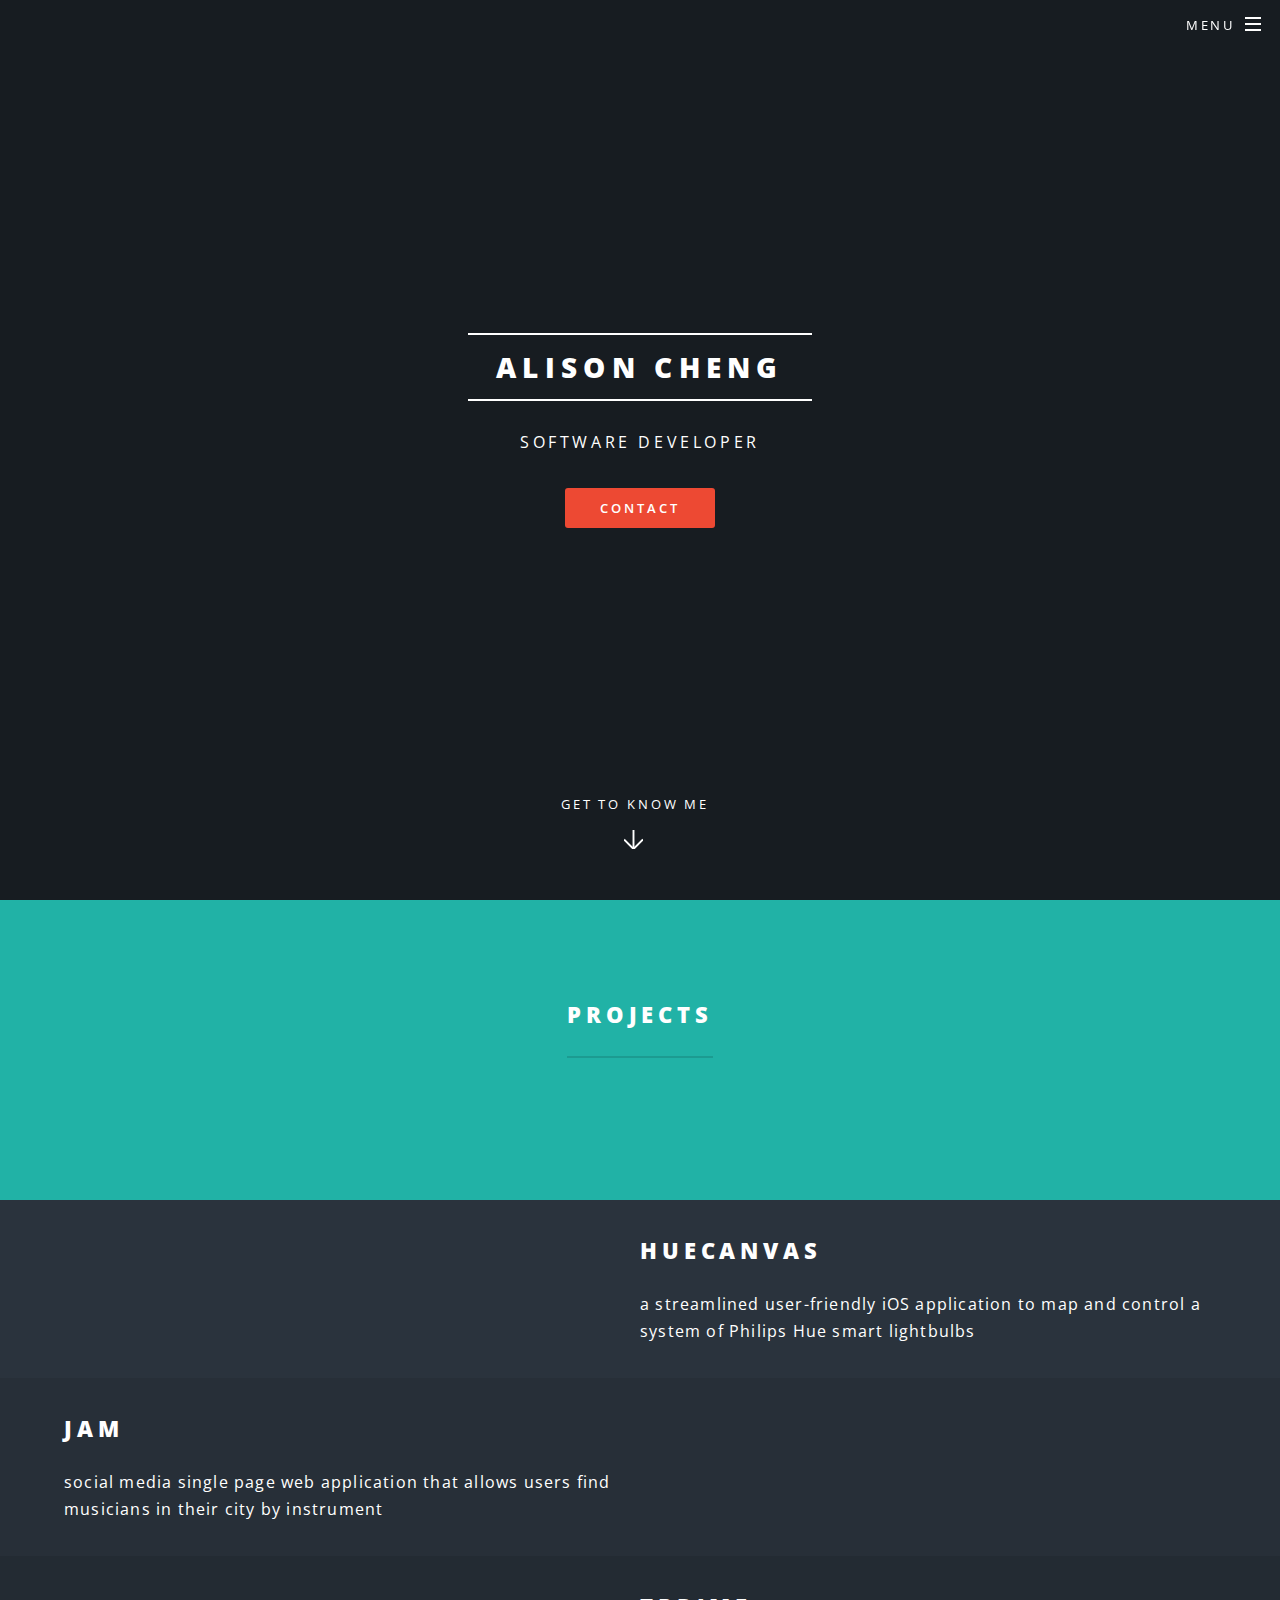
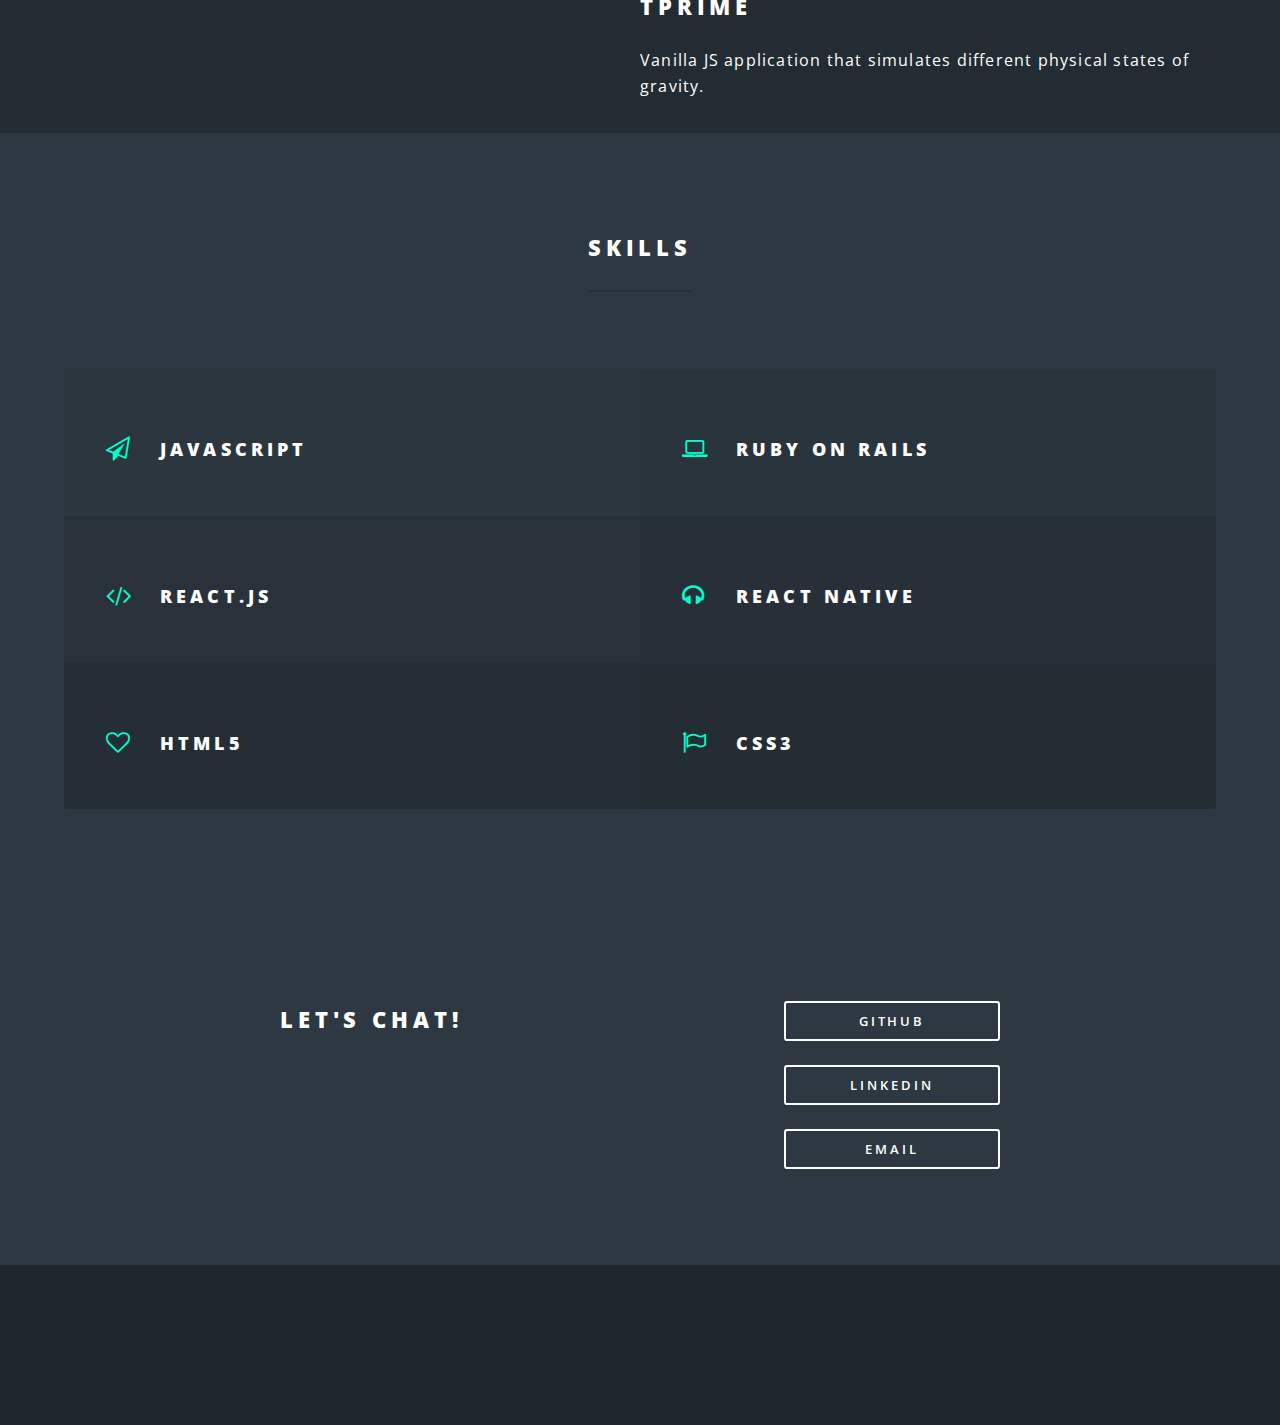
==== commit 90411f36: "finished front page" ====
--- a/index.html
+++ b/index.html
@@ -11,6 +11,7 @@
 		<meta name="viewport" content="width=device-width, initial-scale=1" />
 		<!--[if lte IE 8]><script src="assets/js/ie/html5shiv.js"></script><![endif]-->
 		<link rel="stylesheet" href="assets/css/main.css" />
+		<link rel="shortcut icon" href="https://i.imgur.com/6bgs9am.png"/>
 		<!--[if lte IE 8]><link rel="stylesheet" href="assets/css/ie8.css" /><![endif]-->
 		<!--[if lte IE 9]><link rel="stylesheet" href="assets/css/ie9.css" /><![endif]-->
 	</head>
@@ -45,7 +46,7 @@
 							<h2>Alison Cheng</h2>
 							<p>Software Developer<br /></p>
 							<ul class="actions">
-								<li><a href="#" class="button special">Contact</a></li>
+								<li><a href="#cta" class="button special">Contact</a></li>
 							</ul>
 						</div>
 						<a href="#one" class="more scrolly">Get To Know Me</a>
@@ -55,40 +56,31 @@
 					<section id="one" class="wrapper style1 special">
 						<div class="inner">
 							<header class="major">
-								<h2>Arcu aliquet vel lobortis ata nisl<br />
-								eget augue amet aliquet nisl cep donec</h2>
-								<p>Aliquam ut ex ut augue consectetur interdum. Donec amet imperdiet eleifend<br />
-								fringilla tincidunt. Nullam dui leo Aenean mi ligula, rhoncus ullamcorper.</p>
-							</header>
-							<ul class="icons major">
-								<li><span class="icon fa-diamond major style1"><span class="label">Lorem</span></span></li>
-								<li><span class="icon fa-heart-o major style2"><span class="label">Ipsum</span></span></li>
-								<li><span class="icon fa-code major style3"><span class="label">Dolor</span></span></li>
-							</ul>
-						</div>
+								<h2>Projects</h2>
 					</section>
 
 				<!-- Two -->
 					<section id="two" class="wrapper alt style2">
 						<section class="spotlight">
-							<div class="image"><img src="images/pic01.jpg" alt="" /></div><div class="content">
-								<h2>Magna primis lobortis<br />
-								sed ullamcorper</h2>
-								<p>Aliquam ut ex ut augue consectetur interdum. Donec hendrerit imperdiet. Mauris eleifend fringilla nullam aenean mi ligula.</p>
+
+							<div class="image">
+								<a href='http://huecanvas.io/' class=project-links><img src="http://huecanvas.io/assets/Oct-16-2017%2008-01-34.gif" alt="" /></a>
+							</div><div class="content">
+
+								<h2>HueCanvas</h2>
+								<p>a streamlined user-friendly iOS application to map and control a system of Philips Hue smart lightbulbs</p>
 							</div>
 						</section>
 						<section class="spotlight">
-							<div class="image"><img src="images/pic02.jpg" alt="" /></div><div class="content">
-								<h2>Tortor dolore feugiat<br />
-								elementum magna</h2>
-								<p>Aliquam ut ex ut augue consectetur interdum. Donec hendrerit imperdiet. Mauris eleifend fringilla nullam aenean mi ligula.</p>
+							<div class="image"><a href='https://jam-webapp.herokuapp.com/' class = 'project-links'><img src="jam-gif.gif" alt="" /></a></div><div class="content">
+								<h2>jam</h2>
+								<p>social media single page web application that allows users find musicians in their city by instrument</p>
 							</div>
 						</section>
 						<section class="spotlight">
-							<div class="image"><img src="images/pic03.jpg" alt="" /></div><div class="content">
-								<h2>Augue eleifend aliquet<br />
-								sed condimentum</h2>
-								<p>Aliquam ut ex ut augue consectetur interdum. Donec hendrerit imperdiet. Mauris eleifend fringilla nullam aenean mi ligula.</p>
+							<div class="image"><a href = 'https://snakerabbit.github.io/tprime/' class = 'project-links'><img src="https://image.ibb.co/mbVQ0b/Screen_Shot_2017_10_06_at_9_41_55_AM.png" alt="" /></a></div><div class="content">
+								<h2>tPrime</h2>
+								<p>Vanilla JS application that simulates different physical states of gravity.</p>
 							</div>
 						</section>
 					</section>
@@ -97,34 +89,27 @@
 					<section id="three" class="wrapper style3 special">
 						<div class="inner">
 							<header class="major">
-								<h2>Accumsan mus tortor nunc aliquet</h2>
-								<p>Aliquam ut ex ut augue consectetur interdum. Donec amet imperdiet eleifend<br />
-								fringilla tincidunt. Nullam dui leo Aenean mi ligula, rhoncus ullamcorper.</p>
+								<h2>Skills</h2>
 							</header>
 							<ul class="features">
 								<li class="icon fa-paper-plane-o">
-									<h3>Arcu accumsan</h3>
-									<p>Augue consectetur sed interdum imperdiet et ipsum. Mauris lorem tincidunt nullam amet leo Aenean ligula consequat consequat.</p>
+									<h3>JavaScript</h3>
 								</li>
 								<li class="icon fa-laptop">
-									<h3>Ac Augue Eget</h3>
-									<p>Augue consectetur sed interdum imperdiet et ipsum. Mauris lorem tincidunt nullam amet leo Aenean ligula consequat consequat.</p>
+									<h3>Ruby on Rails</h3>
 								</li>
 								<li class="icon fa-code">
-									<h3>Mus Scelerisque</h3>
-									<p>Augue consectetur sed interdum imperdiet et ipsum. Mauris lorem tincidunt nullam amet leo Aenean ligula consequat consequat.</p>
+									<h3>React.JS</h3>
 								</li>
 								<li class="icon fa-headphones">
-									<h3>Mauris Imperdiet</h3>
-									<p>Augue consectetur sed interdum imperdiet et ipsum. Mauris lorem tincidunt nullam amet leo Aenean ligula consequat consequat.</p>
+									<h3>React Native</h3>
 								</li>
 								<li class="icon fa-heart-o">
-									<h3>Aenean Primis</h3>
-									<p>Augue consectetur sed interdum imperdiet et ipsum. Mauris lorem tincidunt nullam amet leo Aenean ligula consequat consequat.</p>
+									<h3>HTML5</h3>
+
 								</li>
 								<li class="icon fa-flag-o">
-									<h3>Tortor Ut</h3>
-									<p>Augue consectetur sed interdum imperdiet et ipsum. Mauris lorem tincidunt nullam amet leo Aenean ligula consequat consequat.</p>
+									<h3>CSS3</h3>
 								</li>
 							</ul>
 						</div>
@@ -134,28 +119,18 @@
 					<section id="cta" class="wrapper style4">
 						<div class="inner">
 							<header>
-								<h2>Arcue ut vel commodo</h2>
-								<p>Aliquam ut ex ut augue consectetur interdum endrerit imperdiet amet eleifend fringilla.</p>
+								<h2>Let's Chat!</h2>
 							</header>
 							<ul class="actions vertical">
-								<li><a href="#" class="button fit special">Activate</a></li>
-								<li><a href="#" class="button fit">Learn More</a></li>
+								<li><a href="https://github.com/snakerabbit" class="button fit">Github</a></li>
+								<li><a href="https://www.linkedin.com/in/alison-cheng/" class="button fit">LinkedIn</a></li>
+								<li><a href="mailto:alison.s.cheng@gmail.com" class="button fit">Email</a></li>
 							</ul>
 						</div>
 					</section>
 
 				<!-- Footer -->
 					<footer id="footer">
-						<ul class="icons">
-							<li><a href="#" class="icon fa-twitter"><span class="label">Twitter</span></a></li>
-							<li><a href="#" class="icon fa-facebook"><span class="label">Facebook</span></a></li>
-							<li><a href="#" class="icon fa-instagram"><span class="label">Instagram</span></a></li>
-							<li><a href="#" class="icon fa-dribbble"><span class="label">Dribbble</span></a></li>
-							<li><a href="#" class="icon fa-envelope-o"><span class="label">Email</span></a></li>
-						</ul>
-						<ul class="copyright">
-							<li>&copy; Untitled</li><li>Design: <a href="http://html5up.net">HTML5 UP</a></li>
-						</ul>
 					</footer>
 
 			</div>
--- a/assets/css/main.css
+++ b/assets/css/main.css
@@ -2484,6 +2484,7 @@
 
 /* Spotlight */
 
+
 	.spotlight {
 		-moz-align-items: center;
 		-webkit-align-items: center;
@@ -2504,6 +2505,11 @@
 			width: 40%;
 		}
 
+		.spotlight .image:hover {
+			opacity: 0.4;
+		}
+
+
 			.spotlight .image img {
 				border-radius: 0;
 				width: 100%;
@@ -2526,6 +2532,7 @@
 			flex-direction: row-reverse;
 		}
 
+
 		.spotlight:nth-child(1) {
 			background-color: rgba(0, 0, 0, 0.075);
 		}
@@ -2577,6 +2584,8 @@
 			}
 
 		}
+
+
 
 		@media screen and (max-width: 980px) {
 
@@ -2799,7 +2808,7 @@
 		}
 
 		.wrapper.style3 {
-			background-color: #505393;
+			background-color: #2e3842;
 			color: #d3d4e4;
 		}
 
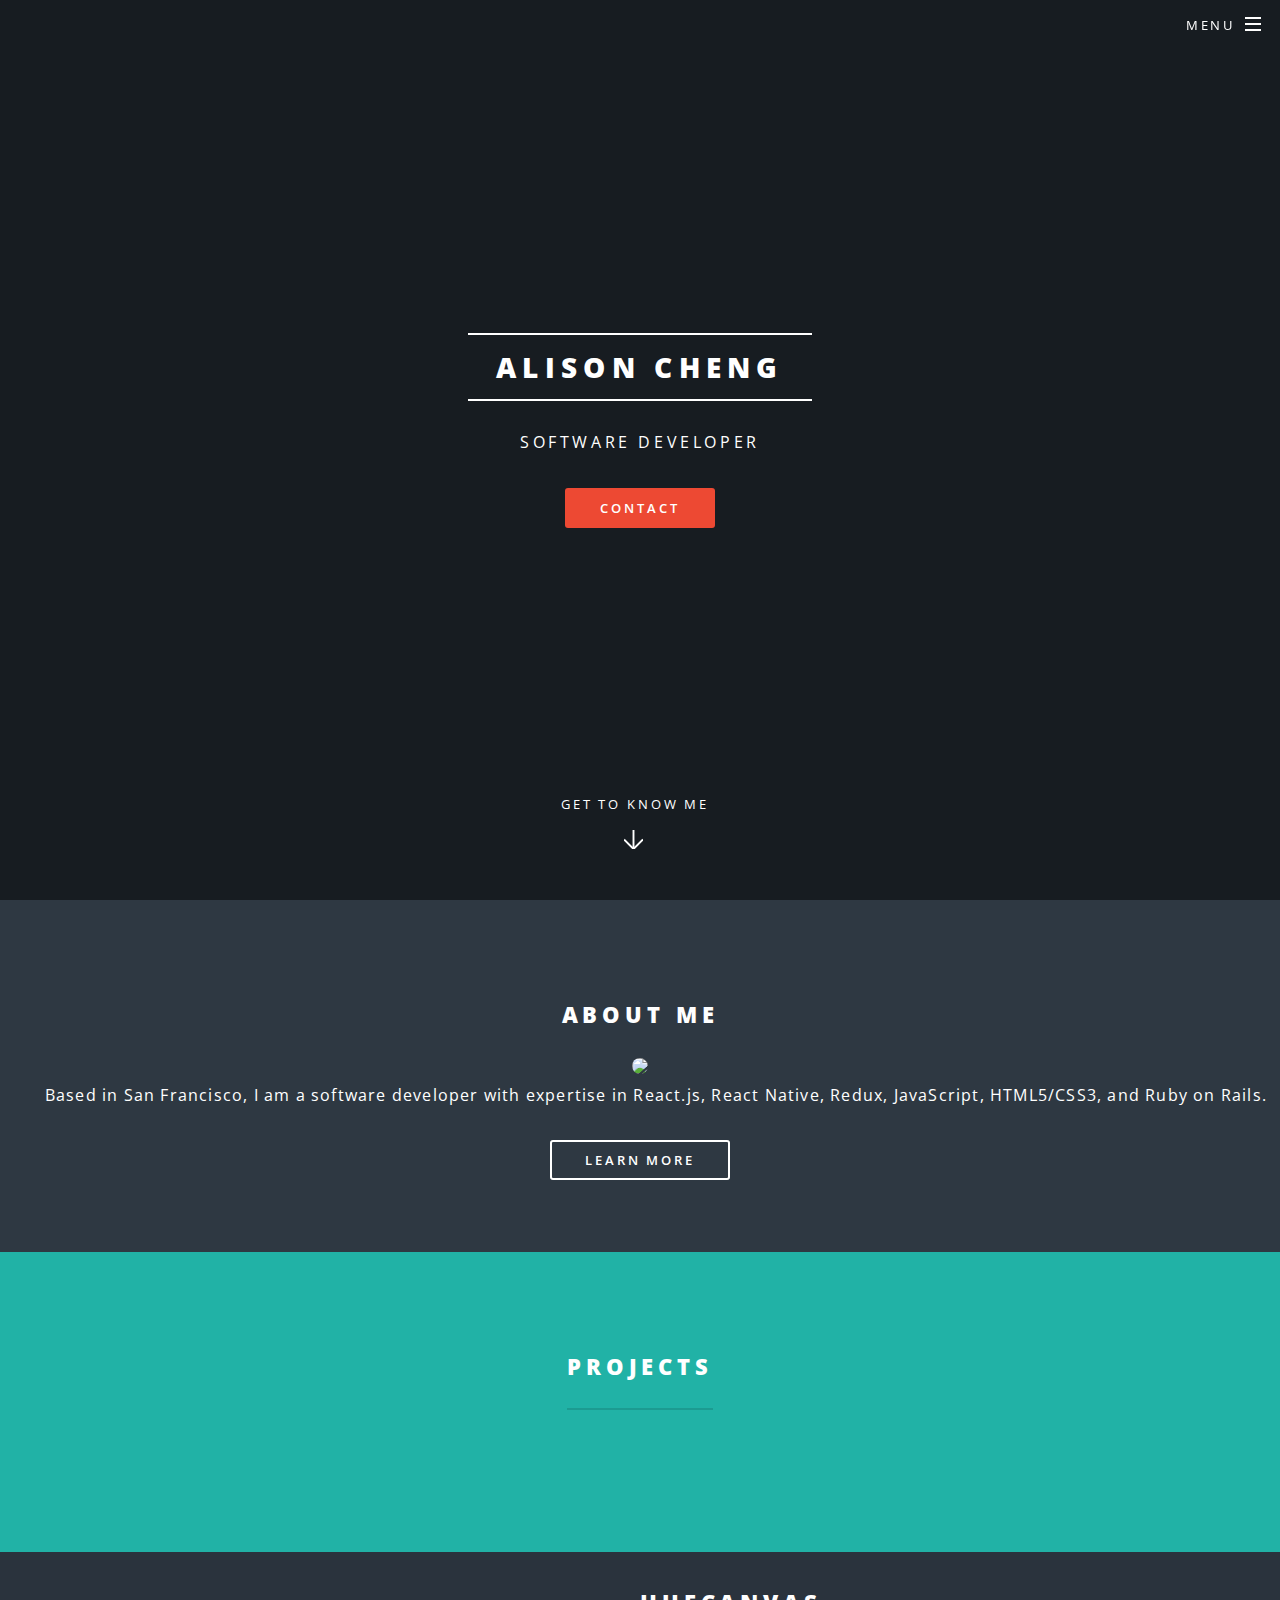
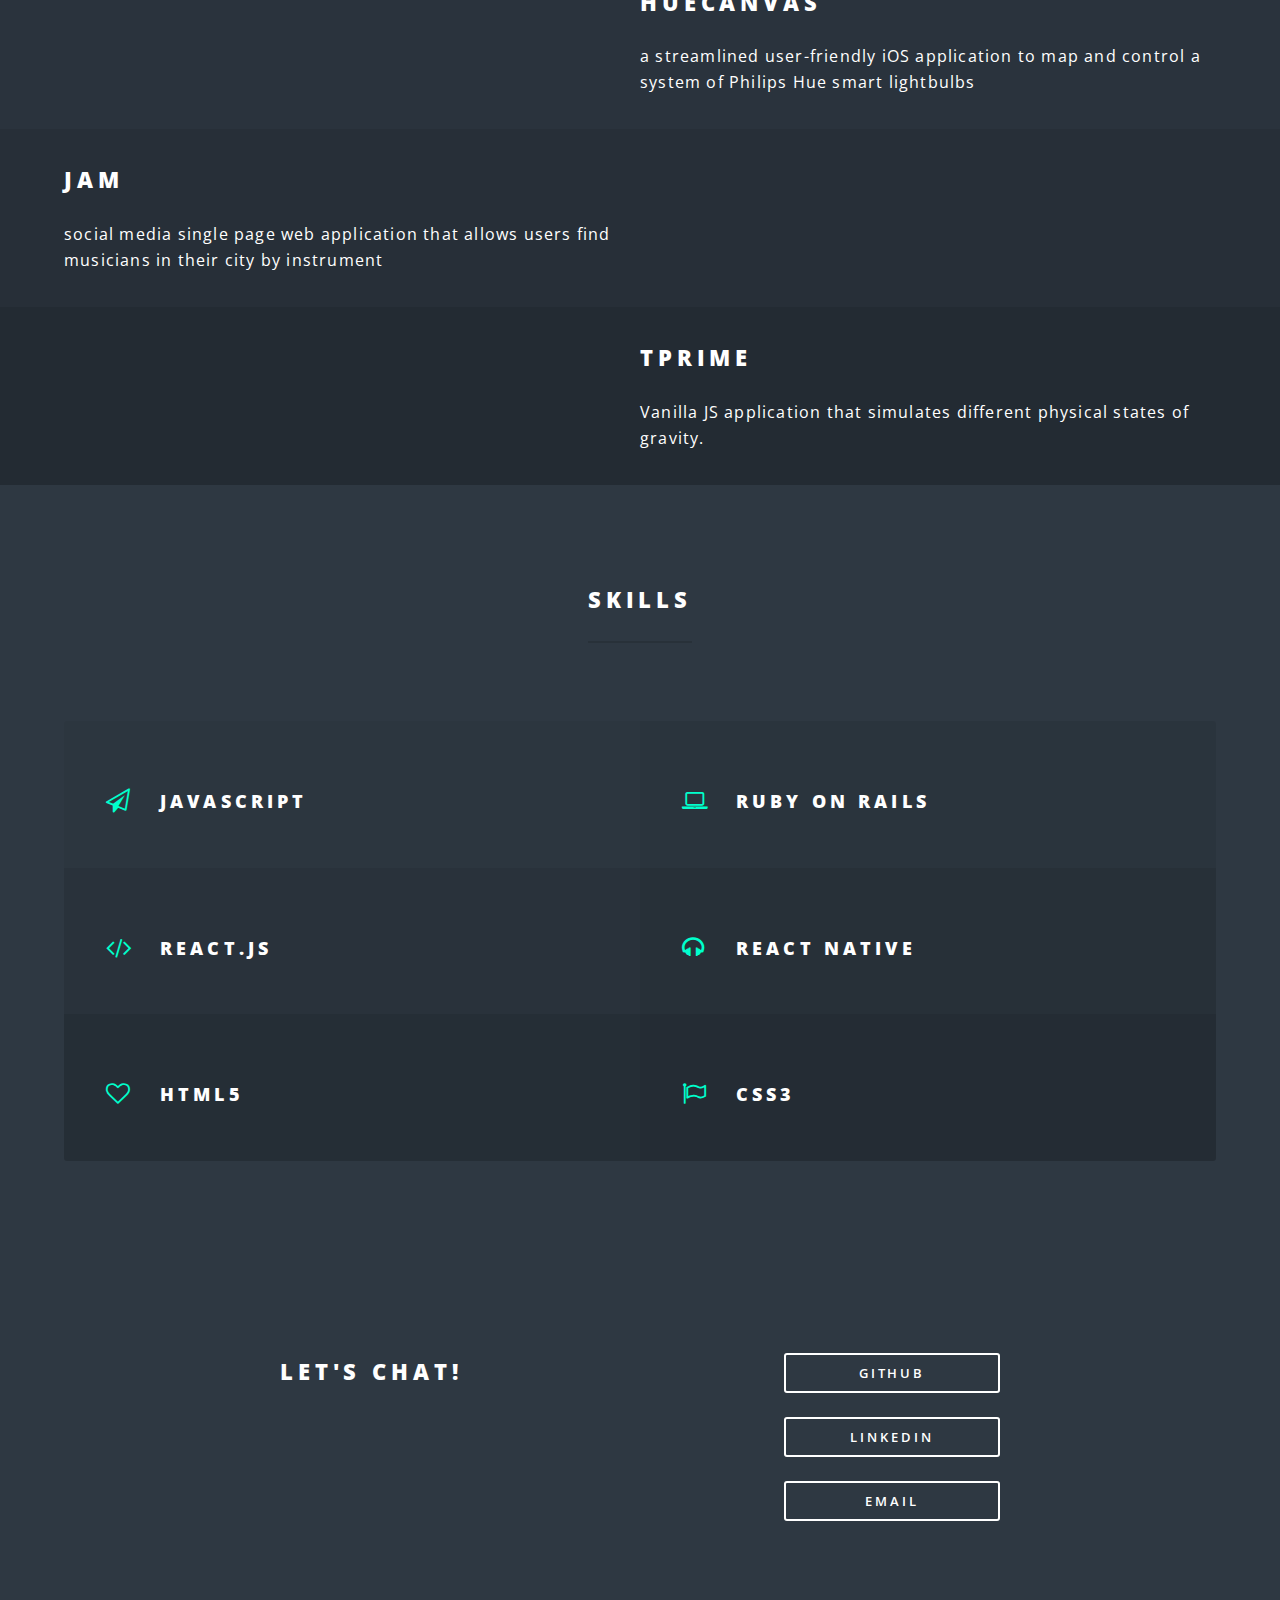
==== commit 64db771a: "about-me section" ====
--- a/index.html
+++ b/index.html
@@ -30,7 +30,6 @@
 									<div id="menu">
 										<ul>
 											<li><a href="index.html">Home</a></li>
-											<li><a href="generic.html">Projects</a></li>
 											<li><a href="elements.html">Background</a></li>
 											<li><a href="elements.html">Contact</a></li>
 										</ul>
@@ -53,11 +52,19 @@
 					</section>
 
 				<!-- One -->
+				<section id="one" class="wrapper style2 special">
+							<h2>About Me</h2>
+							<img src='https://avatars0.githubusercontent.com/u/24536211?s=400&u=13be884786dbc47dc4998095ce142aa13c7cdd6e&v=4' id='about-me-image'/>
+									<p><span class="image left"></span>Based in San Francisco, I am a software developer with expertise in React.js, React Native, Redux, JavaScript, HTML5/CSS3, and Ruby on Rails. </p>
+									<a href="elements.html" class="button">Learn More</a>
+									<br/>
+				</section>
 					<section id="one" class="wrapper style1 special">
 						<div class="inner">
 							<header class="major">
 								<h2>Projects</h2>
 					</section>
+
 
 				<!-- Two -->
 					<section id="two" class="wrapper alt style2">
@@ -130,8 +137,7 @@
 					</section>
 
 				<!-- Footer -->
-					<footer id="footer">
-					</footer>
+
 
 			</div>
 
--- a/assets/css/main.css
+++ b/assets/css/main.css
@@ -3574,6 +3574,11 @@
 		opacity: 1;
 	}
 
+	#about-me-image {
+		border-radius: 50%;
+		width:10%;
+	}
+
 /* CTA */
 
 	#cta .inner {
@@ -3605,6 +3610,7 @@
 			width: 30%;
 		}
 
+
 		@media screen and (max-width: 980px) {
 
 			#cta .inner {
@@ -3638,10 +3644,10 @@
 
 	#main > header {
 		padding: 12em 0 10em 0 ;
-		background-image: -moz-linear-gradient(top, rgba(0,0,0,0.5), rgba(0,0,0,0.5)), url("../../images/banner.jpg");
-		background-image: -webkit-linear-gradient(top, rgba(0,0,0,0.5), rgba(0,0,0,0.5)), url("../../images/banner.jpg");
-		background-image: -ms-linear-gradient(top, rgba(0,0,0,0.5), rgba(0,0,0,0.5)), url("../../images/banner.jpg");
-		background-image: linear-gradient(top, rgba(0,0,0,0.5), rgba(0,0,0,0.5)), url("../../images/banner.jpg");
+		background-image: -moz-linear-gradient(top, rgba(0,0,0,0.5), rgba(0,0,0,0.5)), url("https://i.imgur.com/WMGSu7x.jpg");
+		background-image: -webkit-linear-gradient(top, rgba(0,0,0,0.5), rgba(0,0,0,0.5)), url("https://i.imgur.com/WMGSu7x.jpg");
+		background-image: -ms-linear-gradient(top, rgba(0,0,0,0.5), rgba(0,0,0,0.5)), url("https://i.imgur.com/WMGSu7x.jpg");
+		background-image: linear-gradient(top, rgba(0,0,0,0.5), rgba(0,0,0,0.5)), url("https://i.imgur.com/WMGSu7x.jpg");
 		background-attachment: fixed;
 		background-position: center center;
 		background-repeat: no-repeat;
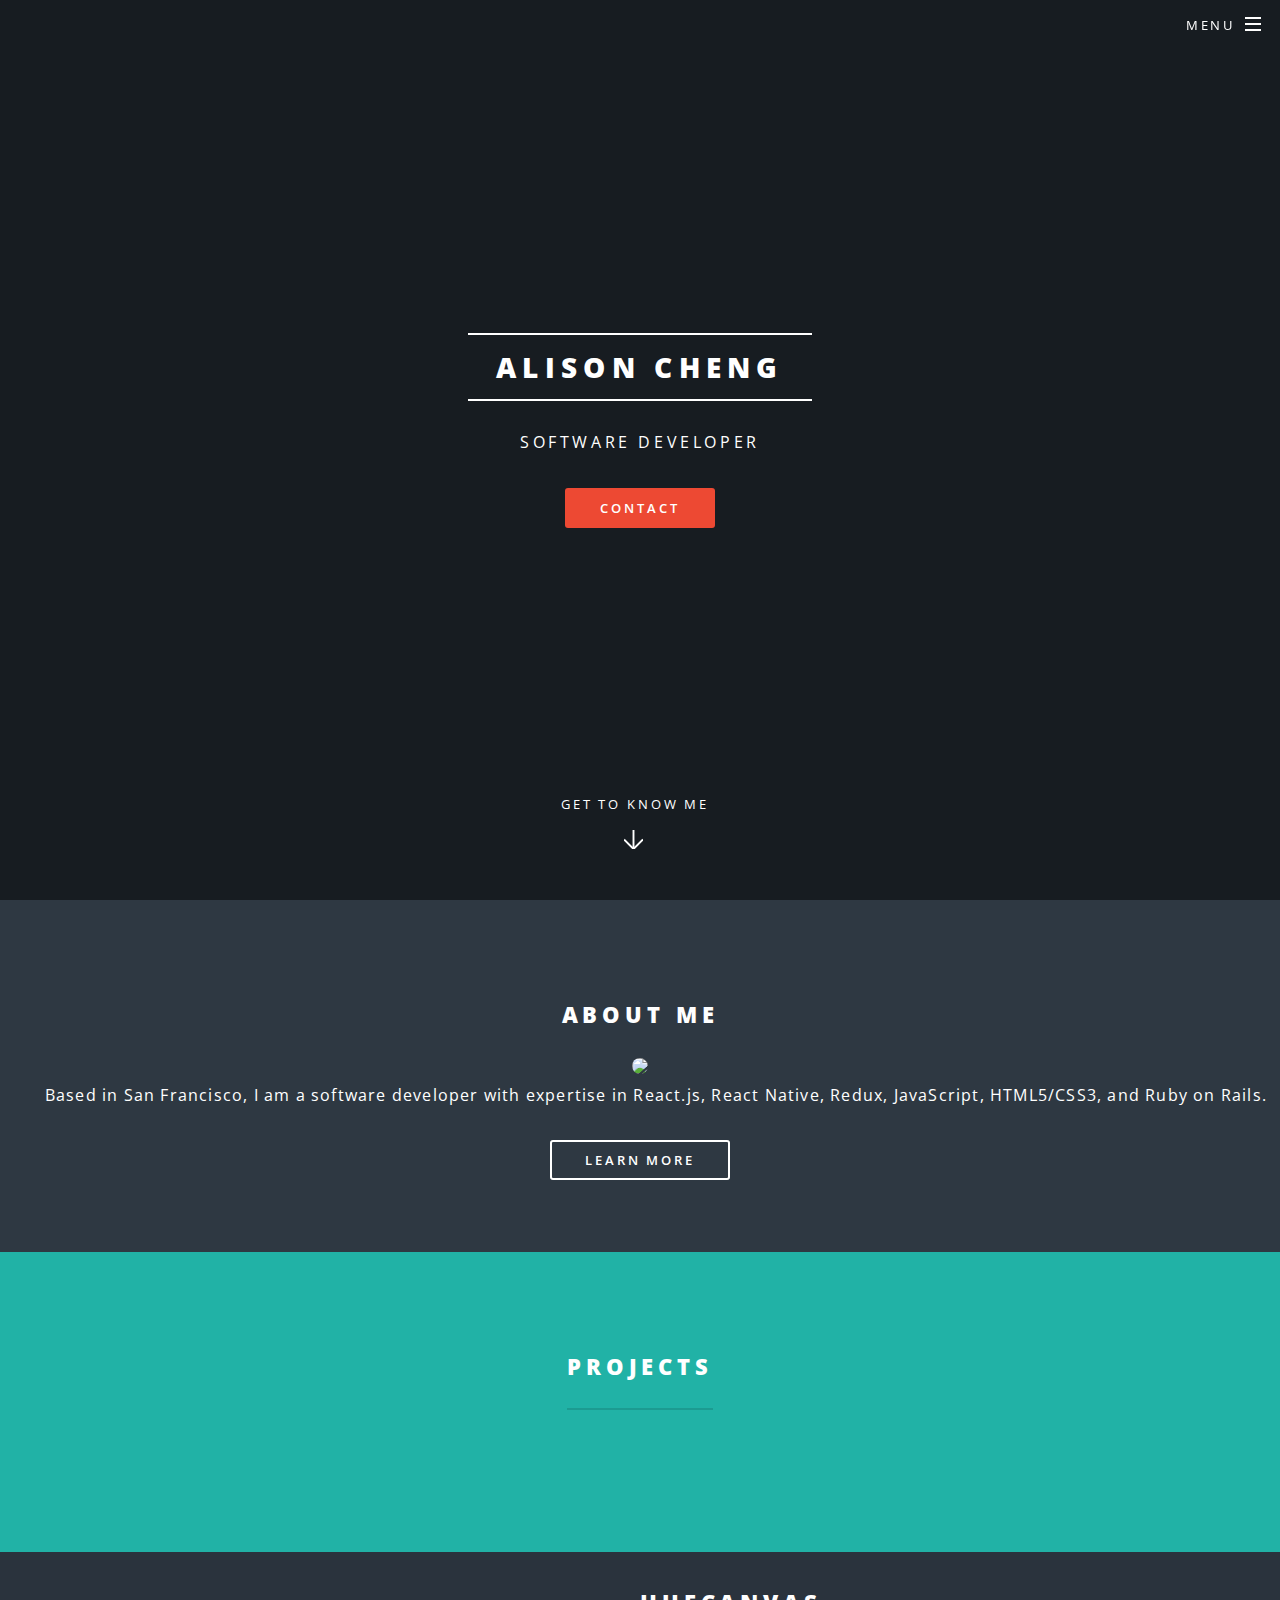
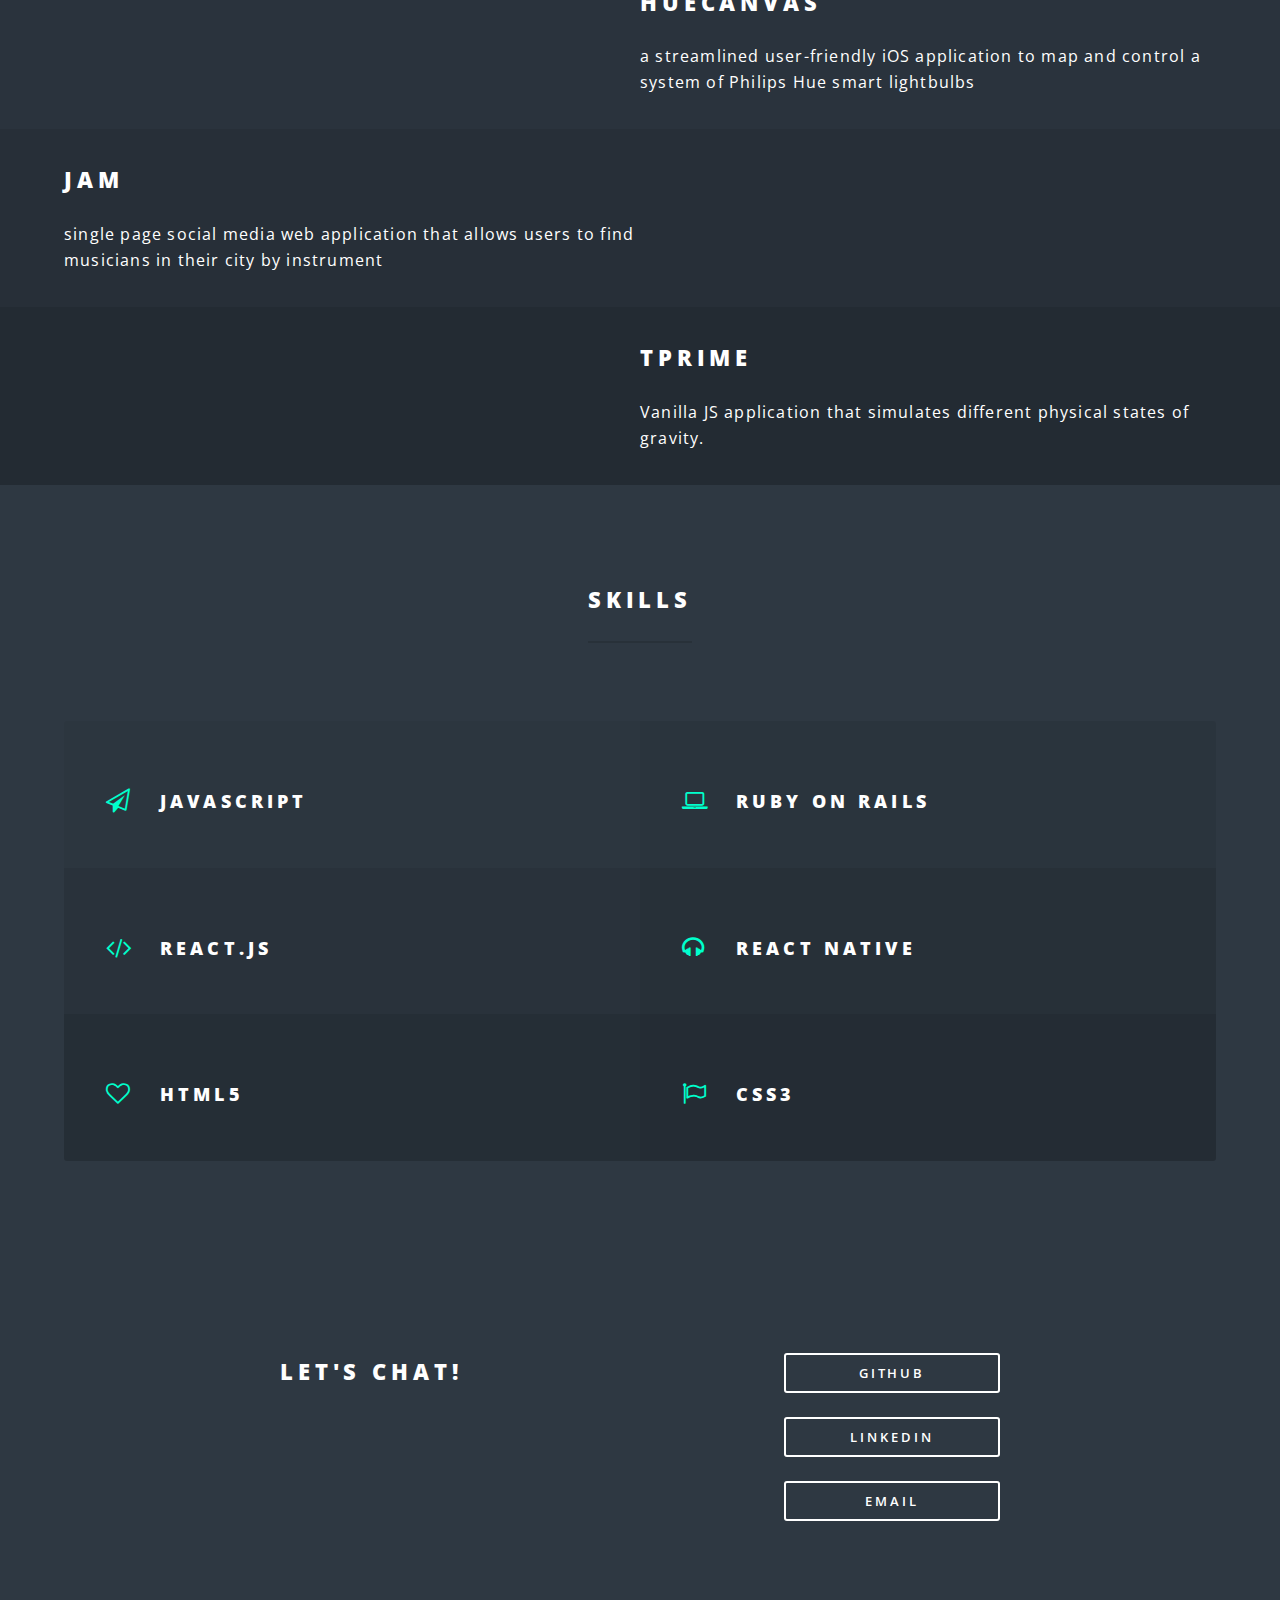
==== commit 955b2d7a: "fixed typo" ====
--- a/index.html
+++ b/index.html
@@ -71,9 +71,8 @@
 						<section class="spotlight">
 
 							<div class="image">
-								<a href='http://huecanvas.io/' class=project-links><img src="http://huecanvas.io/assets/Oct-16-2017%2008-01-34.gif" alt="" /></a>
+								<a href='http://huecanvas.io/' class=project-links><img src="huecanvas.gif" alt="" /></a>
 							</div><div class="content">
-
 								<h2>HueCanvas</h2>
 								<p>a streamlined user-friendly iOS application to map and control a system of Philips Hue smart lightbulbs</p>
 							</div>
@@ -81,7 +80,7 @@
 						<section class="spotlight">
 							<div class="image"><a href='https://jam-webapp.herokuapp.com/' class = 'project-links'><img src="jam-gif.gif" alt="" /></a></div><div class="content">
 								<h2>jam</h2>
-								<p>social media single page web application that allows users find musicians in their city by instrument</p>
+								<p>single page social media  web application that allows users to find musicians in their city by instrument</p>
 							</div>
 						</section>
 						<section class="spotlight">
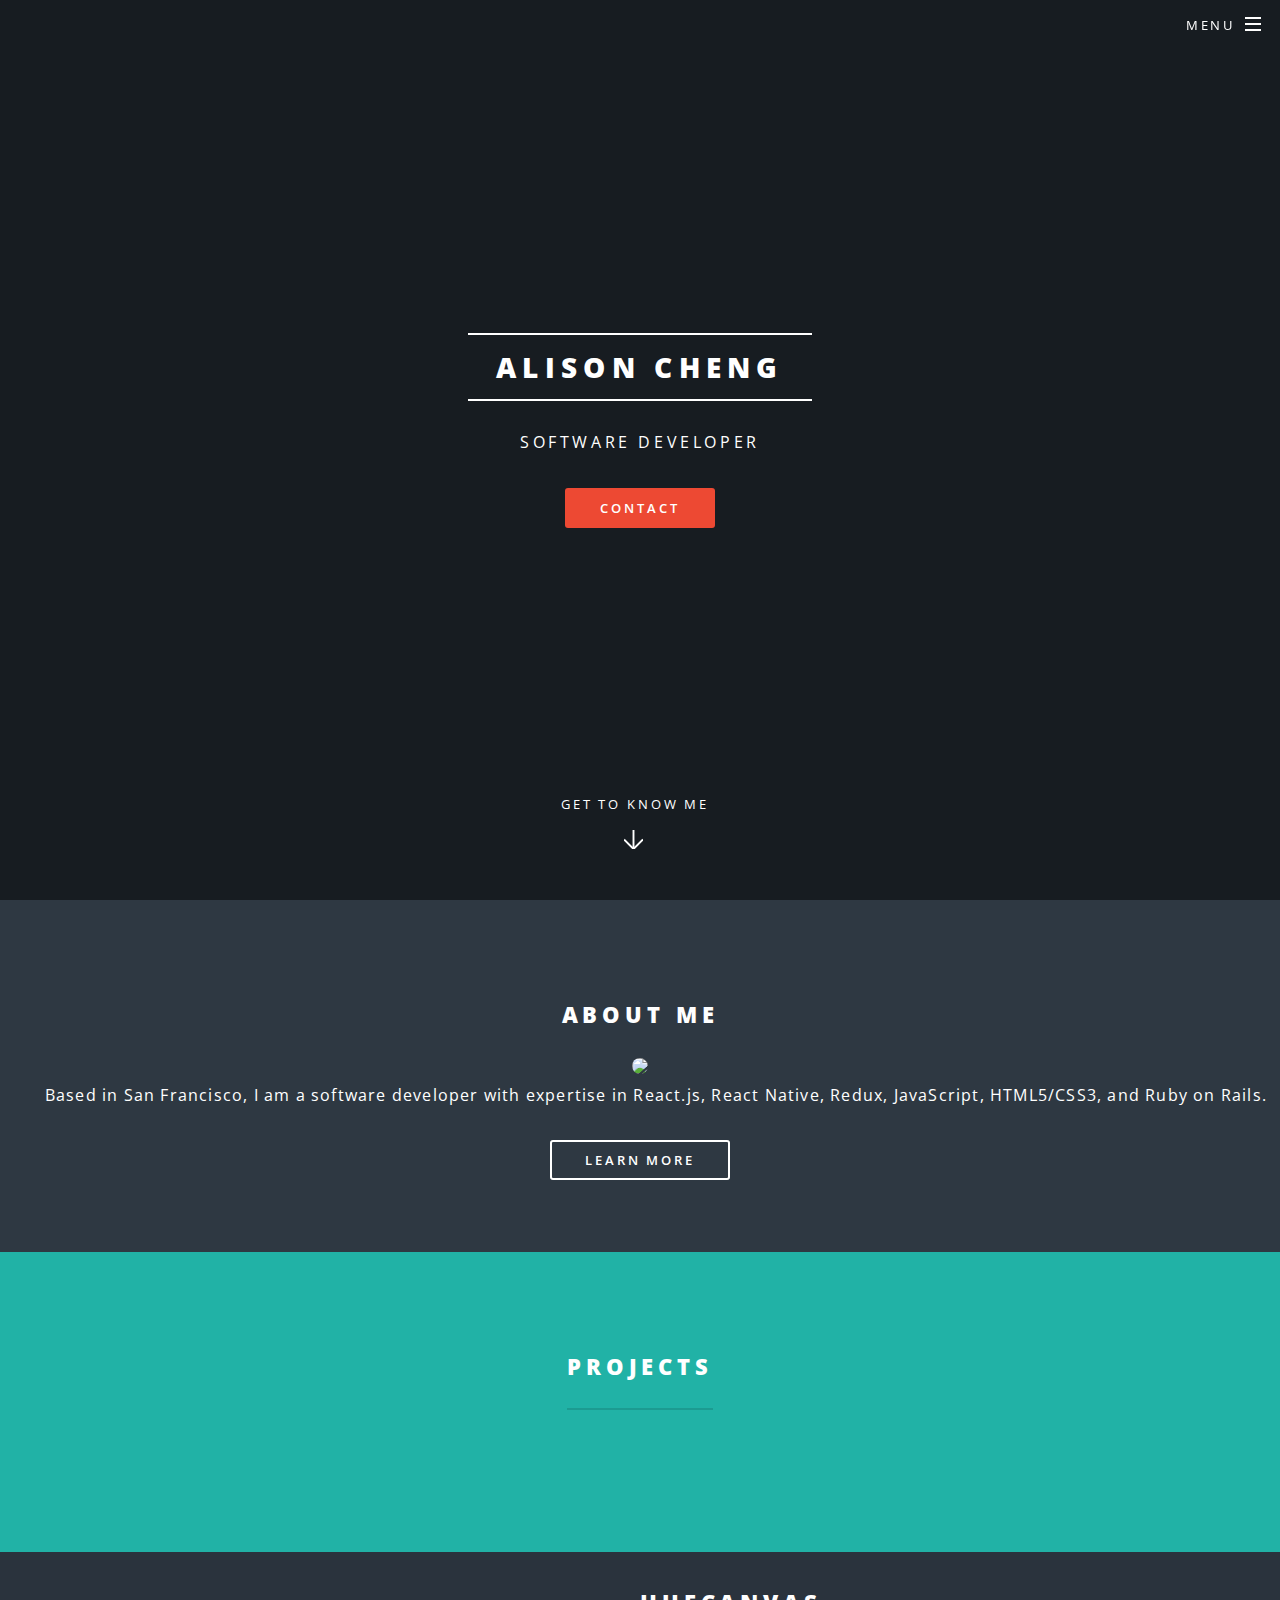
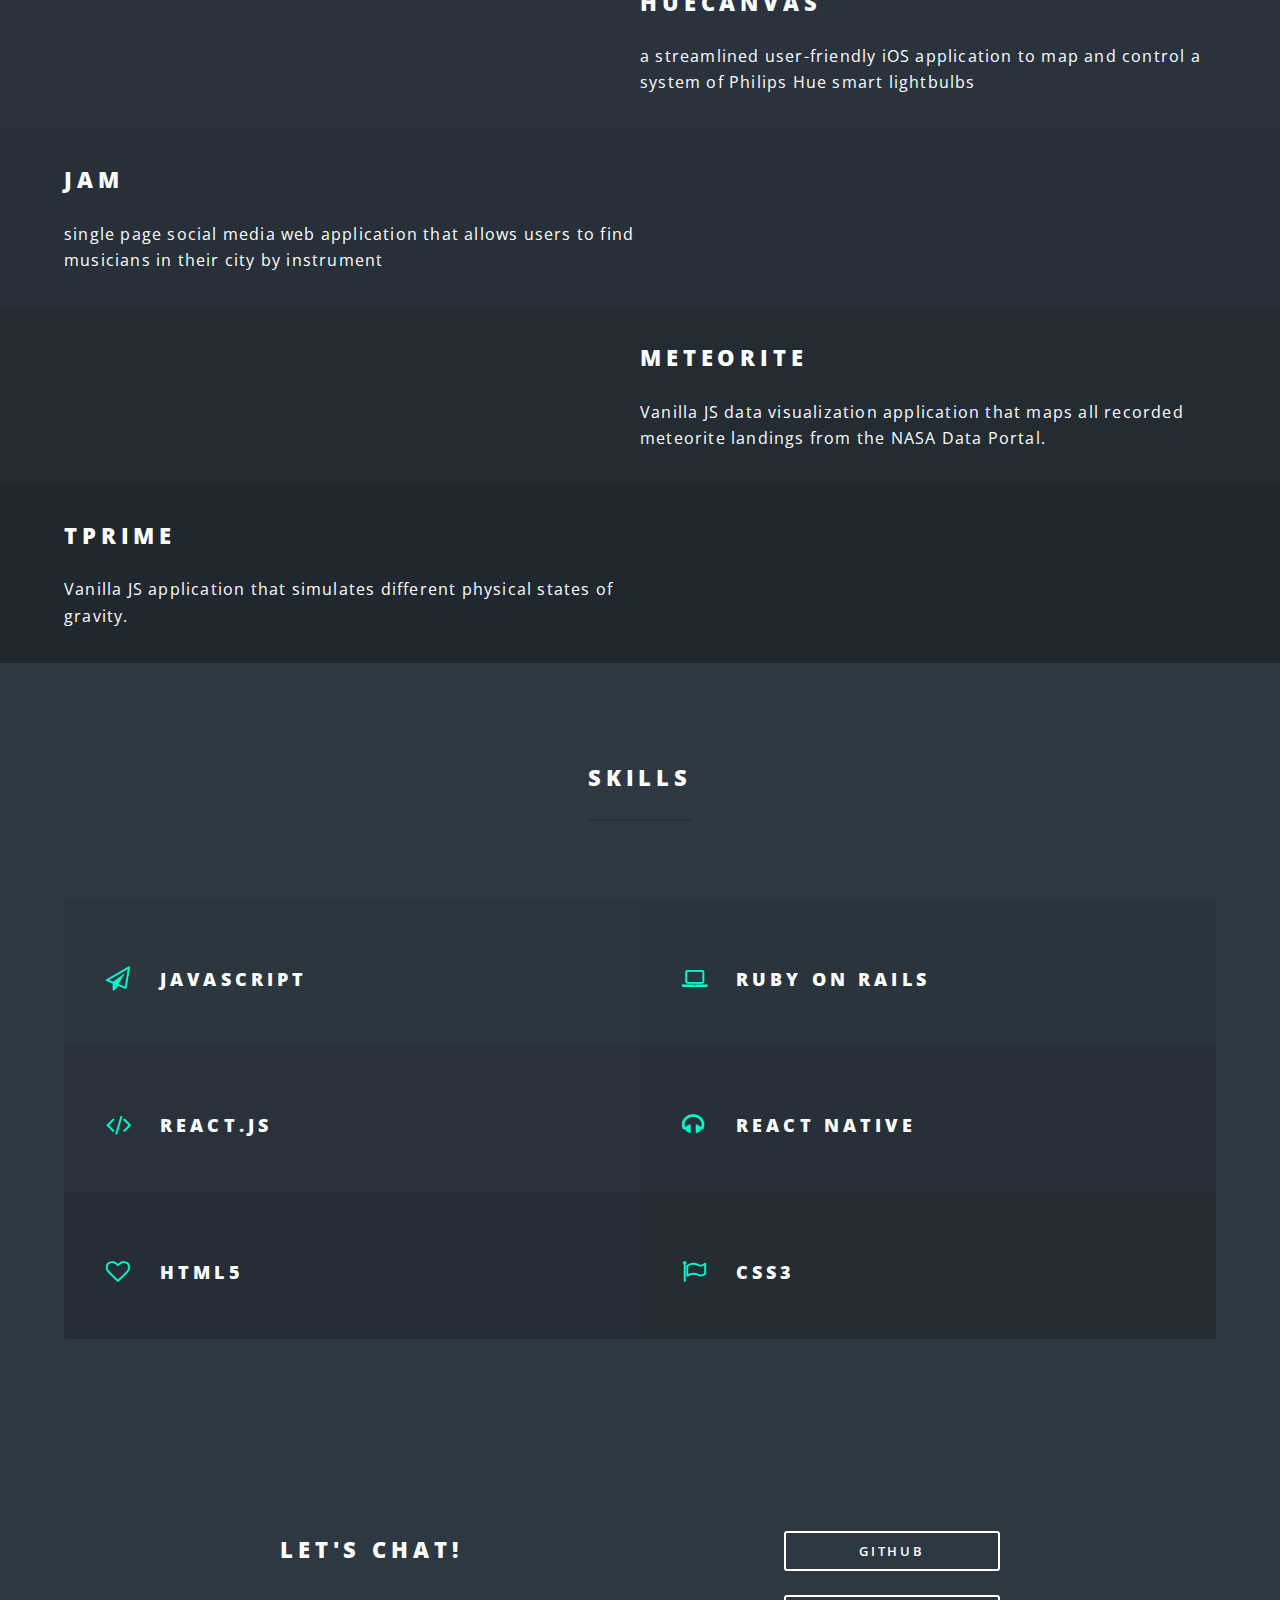
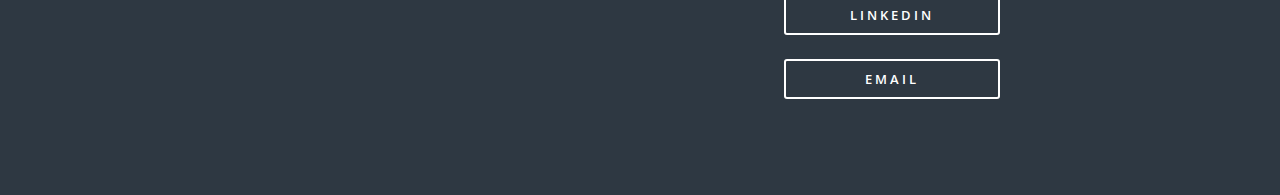
==== commit a08aaec6: "added meteorite" ====
--- a/index.html
+++ b/index.html
@@ -84,6 +84,12 @@
 							</div>
 						</section>
 						<section class="spotlight">
+							<div class="image"><a href = 'https://snakerabbit.github.io/meteorite/' class = 'project-links'><img src="https://i.imgur.com/CMVN18q.gif" alt="" /></a></div><div class="content">
+								<h2>Meteorite</h2>
+								<p>Vanilla JS data visualization application that maps all recorded meteorite landings from the NASA Data Portal.</p>
+							</div>
+						</section>
+						<section class="spotlight">
 							<div class="image"><a href = 'https://snakerabbit.github.io/tprime/' class = 'project-links'><img src="https://image.ibb.co/mbVQ0b/Screen_Shot_2017_10_06_at_9_41_55_AM.png" alt="" /></a></div><div class="content">
 								<h2>tPrime</h2>
 								<p>Vanilla JS application that simulates different physical states of gravity.</p>
